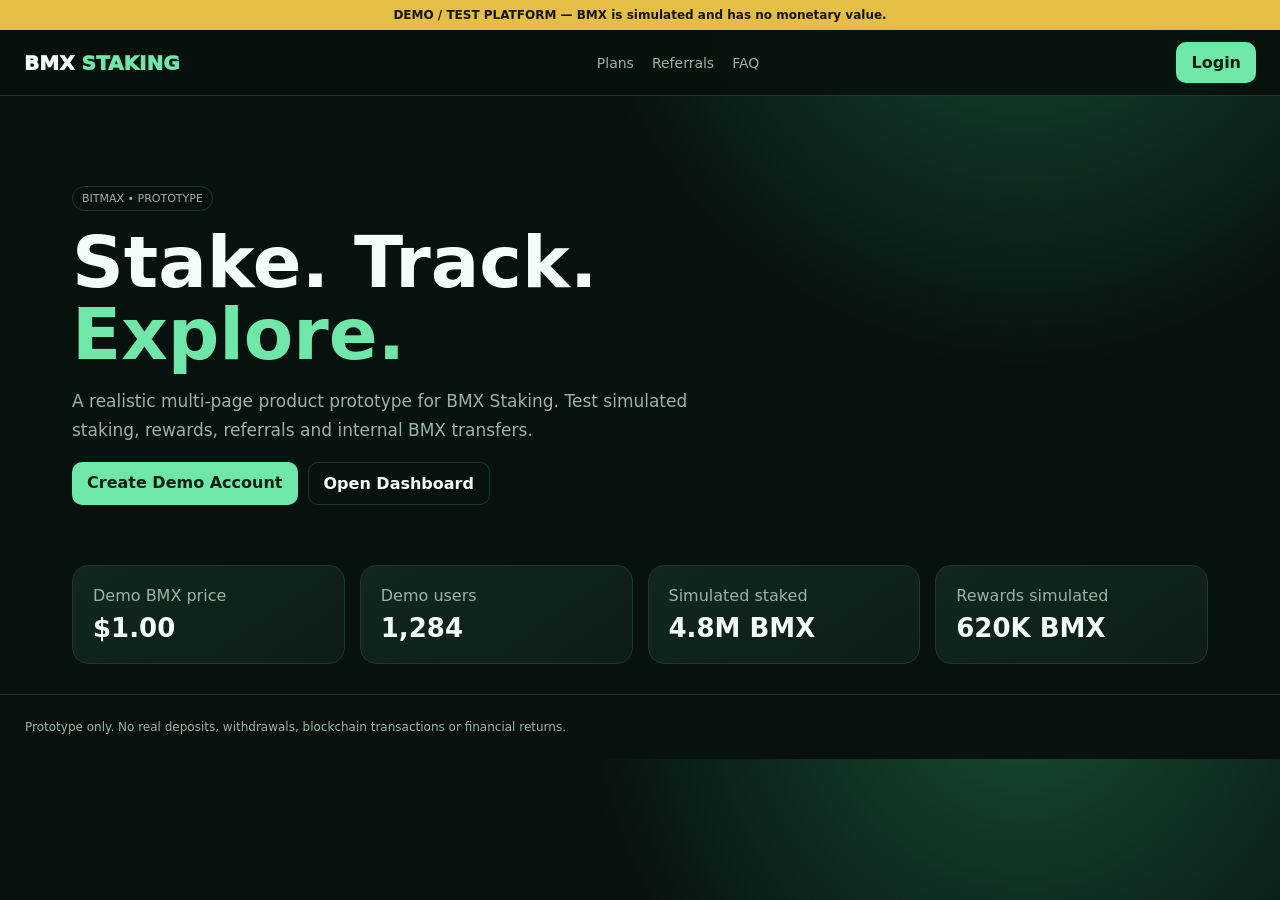
==== index.html @ 416aca79 "Add files via upload" ====
<!doctype html><html><head><meta charset="utf-8"><meta name="viewport" content="width=device-width,initial-scale=1"><title>BMX Staking</title><link rel="stylesheet" href="styles.css"></head><body><div class="demo">DEMO / TEST PLATFORM — BMX is simulated and has no monetary value.</div><header class="top"><a class="brand" href="index.html">BMX <span>STAKING</span></a><nav class="menu"><a href="staking.html">Plans</a><a href="referrals.html">Referrals</a><a href="faq.html">FAQ</a></nav><a class="btn" href="login.html">Login</a></header><main class="wrap"><section class="hero"><span class="pill">BITMAX • PROTOTYPE</span><h1>Stake. Track.<br><span style="color:var(--accent)">Explore.</span></h1><p>A realistic multi-page product prototype for BMX Staking. Test simulated staking, rewards, referrals and internal BMX transfers.</p><div class="actions"><a class="btn" href="register.html">Create Demo Account</a><a class="btn alt" href="dashboard.html">Open Dashboard</a></div></section><section class="grid"><div class="card"><span class="muted">Demo BMX price</span><div class="num">$1.00</div></div><div class="card"><span class="muted">Demo users</span><div class="num">1,284</div></div><div class="card"><span class="muted">Simulated staked</span><div class="num">4.8M BMX</div></div><div class="card"><span class="muted">Rewards simulated</span><div class="num">620K BMX</div></div></section></main><footer class="footer">Prototype only. No real deposits, withdrawals, blockchain transactions or financial returns.</footer></body></html>
---- styles.css ----
:root{--bg:#07110d;--panel:#0d1d16;--panel2:#10271d;--text:#f3fff8;--muted:#9bb3a6;--accent:#6ee7a8;--line:#1c3a2b;--gold:#e5bf45;--danger:#ff8d8d}*{box-sizing:border-box}body{margin:0;font-family:Inter,system-ui,Arial;background:radial-gradient(circle at 80% -10%,#174c32,transparent 34%),var(--bg);color:var(--text)}a{text-decoration:none;color:inherit}.demo{background:var(--gold);color:#161209;text-align:center;padding:8px;font-size:12px;font-weight:900}.top{height:66px;border-bottom:1px solid var(--line);background:#07110de8;backdrop-filter:blur(12px);display:flex;align-items:center;justify-content:space-between;padding:0 24px;position:sticky;top:0;z-index:10}.brand{font-size:20px;font-weight:950}.brand span{color:var(--accent)}.menu{display:flex;gap:18px;color:var(--muted);font-size:14px}.menu a:hover{color:var(--text)}.wrap{max-width:1180px;margin:auto;padding:30px 22px}.layout{display:grid;grid-template-columns:230px 1fr;min-height:calc(100vh - 66px)}.side{border-right:1px solid var(--line);padding:24px 15px;background:#08150f}.side a{display:block;padding:12px 14px;border-radius:10px;color:var(--muted);margin-bottom:5px}.side a:hover,.side .active{background:#123122;color:var(--text)}.content{min-width:0}.card{background:linear-gradient(145deg,var(--panel2),var(--panel));border:1px solid var(--line);border-radius:16px;padding:20px}.grid{display:grid;grid-template-columns:repeat(4,1fr);gap:15px}.grid2{display:grid;grid-template-columns:repeat(2,1fr);gap:18px}.h1{font-size:34px;margin:0 0 6px}.muted{color:var(--muted)}.num{font-size:26px;font-weight:900;margin-top:8px}.pill{display:inline-block;padding:5px 9px;border:1px solid var(--line);border-radius:99px;color:var(--muted);font-size:11px}.btn{display:inline-block;border:0;border-radius:10px;background:var(--accent);color:#062012;font-weight:900;padding:11px 15px;cursor:pointer}.btn.alt{background:transparent;color:var(--text);border:1px solid var(--line)}.btn.danger{background:#5b2424;color:#ffdede}.field{margin-bottom:14px}.field label{display:block;color:var(--muted);font-size:13px;margin-bottom:6px}input,select,textarea{width:100%;background:#07150f;color:var(--text);border:1px solid var(--line);border-radius:10px;padding:12px;outline:none}table{width:100%;border-collapse:collapse}th,td{text-align:left;padding:13px 10px;border-bottom:1px solid var(--line);font-size:13px}th{color:var(--muted);font-weight:700}.hero{padding:60px 0}.hero h1{font-size:clamp(42px,7vw,72px);line-height:1;margin:15px 0}.hero p{max-width:650px;color:var(--muted);font-size:17px;line-height:1.7}.actions{display:flex;gap:10px;flex-wrap:wrap}.auth{max-width:460px;margin:65px auto}.logo{width:64px;height:64px;border-radius:50%;display:grid;place-items:center;background:linear-gradient(135deg,#b6ffd5,#39bd79);color:#082114;font-weight:950;font-size:22px;margin-bottom:18px}.notice{padding:13px;border-radius:11px;border:1px solid #68551b;background:#211b08;color:#ead99b;line-height:1.5;font-size:13px}.success{color:var(--accent)}.tree{display:flex;justify-content:center;gap:25px;text-align:center;flex-wrap:wrap}.node{min-width:170px;padding:18px;border:1px solid var(--line);border-radius:13px;background:#0a1811}.progress{height:8px;background:#172b20;border-radius:99px;overflow:hidden}.progress i{display:block;height:100%;background:var(--accent);width:74%}.footer{padding:25px;border-top:1px solid var(--line);color:var(--muted);font-size:12px}@media(max-width:900px){.layout{grid-template-columns:1fr}.side{display:flex;overflow:auto;border-right:0;border-bottom:1px solid var(--line);gap:5px}.side a{white-space:nowrap}.grid{grid-template-columns:repeat(2,1fr)}.menu{display:none}}@media(max-width:600px){.grid,.grid2{grid-template-columns:1fr}.wrap{padding:22px 15px}}
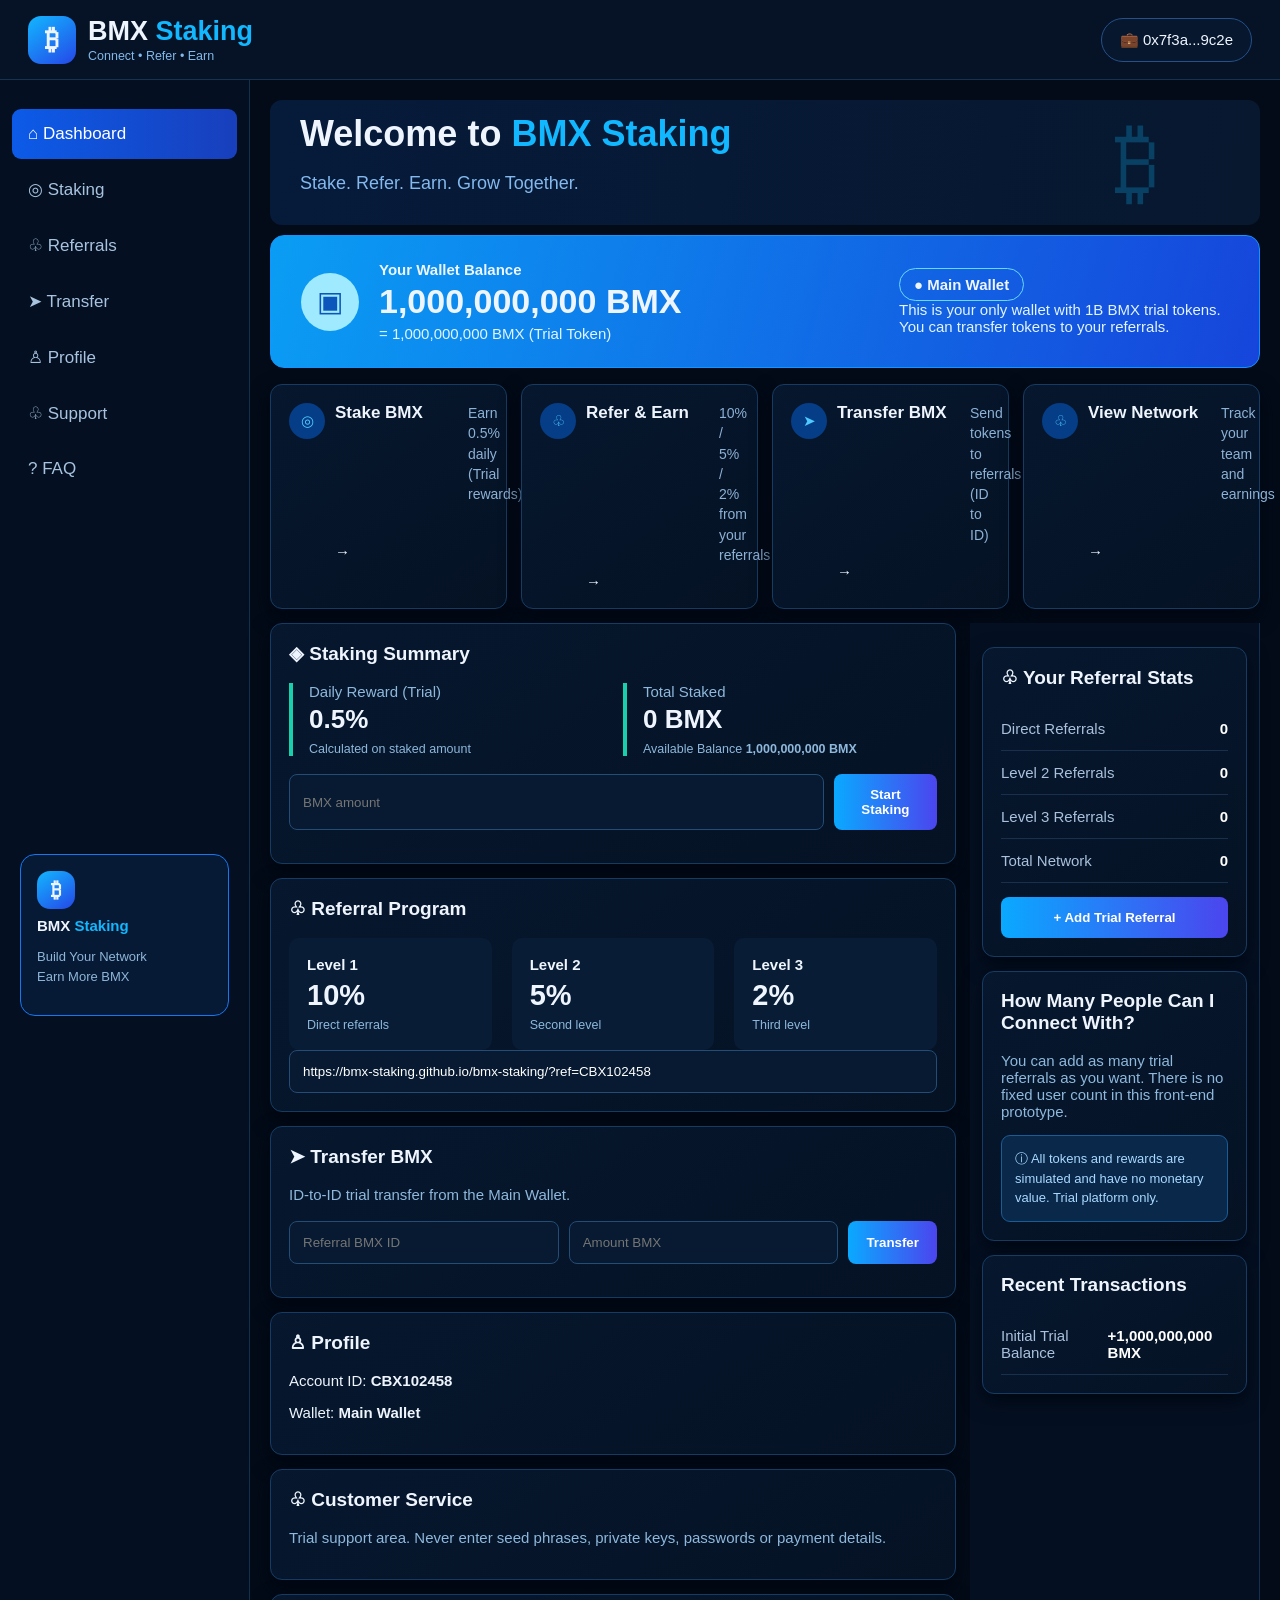
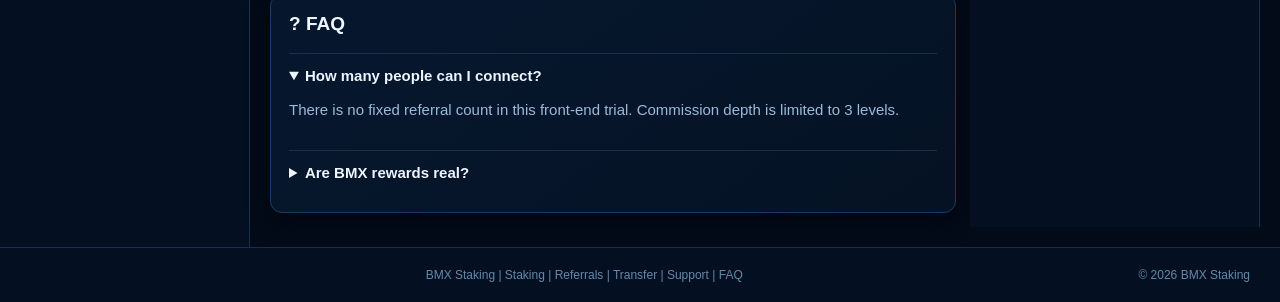
==== commit 66a04a02: "Add files via upload" ====
--- a/index.html
+++ b/index.html
@@ -1 +1,24 @@
-<!doctype html><html><head><meta charset="utf-8"><meta name="viewport" content="width=device-width,initial-scale=1"><title>BMX Staking</title><link rel="stylesheet" href="styles.css"></head><body><div class="demo">DEMO / TEST PLATFORM — BMX is simulated and has no monetary value.</div><header class="top"><a class="brand" href="index.html">BMX <span>STAKING</span></a><nav class="menu"><a href="staking.html">Plans</a><a href="referrals.html">Referrals</a><a href="faq.html">FAQ</a></nav><a class="btn" href="login.html">Login</a></header><main class="wrap"><section class="hero"><span class="pill">BITMAX • PROTOTYPE</span><h1>Stake. Track.<br><span style="color:var(--accent)">Explore.</span></h1><p>A realistic multi-page product prototype for BMX Staking. Test simulated staking, rewards, referrals and internal BMX transfers.</p><div class="actions"><a class="btn" href="register.html">Create Demo Account</a><a class="btn alt" href="dashboard.html">Open Dashboard</a></div></section><section class="grid"><div class="card"><span class="muted">Demo BMX price</span><div class="num">$1.00</div></div><div class="card"><span class="muted">Demo users</span><div class="num">1,284</div></div><div class="card"><span class="muted">Simulated staked</span><div class="num">4.8M BMX</div></div><div class="card"><span class="muted">Rewards simulated</span><div class="num">620K BMX</div></div></section></main><footer class="footer">Prototype only. No real deposits, withdrawals, blockchain transactions or financial returns.</footer></body></html>+<!doctype html>
+<html><head><meta charset="utf-8"><meta name="viewport" content="width=device-width,initial-scale=1">
+<title>BMX Staking</title><link rel="stylesheet" href="styles.css"></head>
+<body>
+<header><div class="brand"><div class="logo">₿</div><div><b>BMX <em>Staking</em></b><small>Connect • Refer • Earn</small></div></div><div class="wallet">💼 0x7f3a...9c2e</div></header>
+<div class="layout"><aside>
+<nav><a class="on" href="#dash">⌂ Dashboard</a><a href="#stake">◎ Staking</a><a href="#refs">♧ Referrals</a><a href="#transfer">➤ Transfer</a><a href="#profile">♙ Profile</a><a href="#support">♧ Support</a><a href="#faq">? FAQ</a></nav>
+<div class="side"><div class="logo sm">₿</div><b>BMX <em>Staking</em></b><p>Build Your Network<br>Earn More BMX</p></div></aside>
+<main>
+<section id="dash" class="hero"><div><h1>Welcome to <em>BMX Staking</em></h1><p>Stake. Refer. Earn. Grow Together.</p></div><div class="hero-logo">₿</div></section>
+<section class="balance"><div class="coin">▣</div><div class="bal"><label>Your Wallet Balance</label><strong id="bal">1,000,000,000 BMX</strong><p>= 1,000,000,000 BMX (Trial Token)</p></div><div class="note"><b>● Main Wallet</b><p>This is your only wallet with 1B BMX trial tokens. You can transfer tokens to your referrals.</p></div></section>
+<section class="quick"><a href="#stake"><i>◎</i><b>Stake BMX</b><span>Earn 0.5% daily<br>(Trial rewards)</span>→</a><a href="#refs"><i>♧</i><b>Refer & Earn</b><span>10% / 5% / 2%<br>from your referrals</span>→</a><a href="#transfer"><i>➤</i><b>Transfer BMX</b><span>Send tokens to referrals<br>(ID to ID)</span>→</a><a href="#refs"><i>♧</i><b>View Network</b><span>Track your team and<br>earnings</span>→</a></section>
+<div class="columns"><div>
+<section id="stake" class="panel"><h2>◈ Staking Summary</h2><div class="stats"><div><label>Daily Reward (Trial)</label><strong>0.5%</strong><small>Calculated on staked amount</small></div><div><label>Total Staked</label><strong id="staked">0 BMX</strong><small>Available Balance <b id="avail">1,000,000,000 BMX</b></small></div></div><div class="form"><input id="stakeAmt" type="number" placeholder="BMX amount"><button onclick="stake()">Start Staking</button></div><p id="stakeMsg" class="green"></p></section>
+<section id="refs" class="panel"><h2>♧ Referral Program</h2><div class="ref"><div><b>Level 1</b><strong>10%</strong><small>Direct referrals</small></div><div><b>Level 2</b><strong>5%</strong><small>Second level</small></div><div><b>Level 3</b><strong>2%</strong><small>Third level</small></div></div><input readonly value="https://bmx-staking.github.io/bmx-staking/?ref=CBX102458"></section>
+<section id="transfer" class="panel"><h2>➤ Transfer BMX</h2><p class="muted">ID-to-ID trial transfer from the Main Wallet.</p><div class="form"><input id="recipient" placeholder="Referral BMX ID"><input id="amount" type="number" placeholder="Amount BMX"><button onclick="transfer()">Transfer</button></div><p id="transferMsg" class="green"></p></section>
+<section id="profile" class="panel"><h2>♙ Profile</h2><p>Account ID: <b>CBX102458</b></p><p>Wallet: <b>Main Wallet</b></p></section>
+<section id="support" class="panel"><h2>♧ Customer Service</h2><p class="muted">Trial support area. Never enter seed phrases, private keys, passwords or payment details.</p></section>
+<section id="faq" class="panel"><h2>? FAQ</h2><details open><summary>How many people can I connect?</summary><p>There is no fixed referral count in this front-end trial. Commission depth is limited to 3 levels.</p></details><details><summary>Are BMX rewards real?</summary><p>No. All balances, staking rewards and referral rewards are simulated and have no monetary value.</p></details></section>
+</div>
+<aside class="right"><section class="panel"><h2>♧ Your Referral Stats</h2><div class="line">Direct Referrals <b id="l1">0</b></div><div class="line">Level 2 Referrals <b id="l2">0</b></div><div class="line">Level 3 Referrals <b id="l3">0</b></div><div class="line">Total Network <b id="total">0</b></div><button onclick="addRef()">+ Add Trial Referral</button></section><section class="panel"><h2>How Many People Can I Connect With?</h2><p class="muted">You can add as many trial referrals as you want. There is no fixed user count in this front-end prototype.</p><div class="notice">ⓘ All tokens and rewards are simulated and have no monetary value. Trial platform only.</div></section><section class="panel"><h2>Recent Transactions</h2><div class="tx">Initial Trial Balance <b>+1,000,000,000 BMX</b></div></section></aside>
+</div></main></div>
+<footer>BMX Staking | Staking | Referrals | Transfer | Support | FAQ <span>© 2026 BMX Staking</span></footer>
+<script src="app.js"></script></body></html>
--- a/styles.css
+++ b/styles.css
@@ -1 +1 @@
-:root{--bg:#07110d;--panel:#0d1d16;--panel2:#10271d;--text:#f3fff8;--muted:#9bb3a6;--accent:#6ee7a8;--line:#1c3a2b;--gold:#e5bf45;--danger:#ff8d8d}*{box-sizing:border-box}body{margin:0;font-family:Inter,system-ui,Arial;background:radial-gradient(circle at 80% -10%,#174c32,transparent 34%),var(--bg);color:var(--text)}a{text-decoration:none;color:inherit}.demo{background:var(--gold);color:#161209;text-align:center;padding:8px;font-size:12px;font-weight:900}.top{height:66px;border-bottom:1px solid var(--line);background:#07110de8;backdrop-filter:blur(12px);display:flex;align-items:center;justify-content:space-between;padding:0 24px;position:sticky;top:0;z-index:10}.brand{font-size:20px;font-weight:950}.brand span{color:var(--accent)}.menu{display:flex;gap:18px;color:var(--muted);font-size:14px}.menu a:hover{color:var(--text)}.wrap{max-width:1180px;margin:auto;padding:30px 22px}.layout{display:grid;grid-template-columns:230px 1fr;min-height:calc(100vh - 66px)}.side{border-right:1px solid var(--line);padding:24px 15px;background:#08150f}.side a{display:block;padding:12px 14px;border-radius:10px;color:var(--muted);margin-bottom:5px}.side a:hover,.side .active{background:#123122;color:var(--text)}.content{min-width:0}.card{background:linear-gradient(145deg,var(--panel2),var(--panel));border:1px solid var(--line);border-radius:16px;padding:20px}.grid{display:grid;grid-template-columns:repeat(4,1fr);gap:15px}.grid2{display:grid;grid-template-columns:repeat(2,1fr);gap:18px}.h1{font-size:34px;margin:0 0 6px}.muted{color:var(--muted)}.num{font-size:26px;font-weight:900;margin-top:8px}.pill{display:inline-block;padding:5px 9px;border:1px solid var(--line);border-radius:99px;color:var(--muted);font-size:11px}.btn{display:inline-block;border:0;border-radius:10px;background:var(--accent);color:#062012;font-weight:900;padding:11px 15px;cursor:pointer}.btn.alt{background:transparent;color:var(--text);border:1px solid var(--line)}.btn.danger{background:#5b2424;color:#ffdede}.field{margin-bottom:14px}.field label{display:block;color:var(--muted);font-size:13px;margin-bottom:6px}input,select,textarea{width:100%;background:#07150f;color:var(--text);border:1px solid var(--line);border-radius:10px;padding:12px;outline:none}table{width:100%;border-collapse:collapse}th,td{text-align:left;padding:13px 10px;border-bottom:1px solid var(--line);font-size:13px}th{color:var(--muted);font-weight:700}.hero{padding:60px 0}.hero h1{font-size:clamp(42px,7vw,72px);line-height:1;margin:15px 0}.hero p{max-width:650px;color:var(--muted);font-size:17px;line-height:1.7}.actions{display:flex;gap:10px;flex-wrap:wrap}.auth{max-width:460px;margin:65px auto}.logo{width:64px;height:64px;border-radius:50%;display:grid;place-items:center;background:linear-gradient(135deg,#b6ffd5,#39bd79);color:#082114;font-weight:950;font-size:22px;margin-bottom:18px}.notice{padding:13px;border-radius:11px;border:1px solid #68551b;background:#211b08;color:#ead99b;line-height:1.5;font-size:13px}.success{color:var(--accent)}.tree{display:flex;justify-content:center;gap:25px;text-align:center;flex-wrap:wrap}.node{min-width:170px;padding:18px;border:1px solid var(--line);border-radius:13px;background:#0a1811}.progress{height:8px;background:#172b20;border-radius:99px;overflow:hidden}.progress i{display:block;height:100%;background:var(--accent);width:74%}.footer{padding:25px;border-top:1px solid var(--line);color:var(--muted);font-size:12px}@media(max-width:900px){.layout{grid-template-columns:1fr}.side{display:flex;overflow:auto;border-right:0;border-bottom:1px solid var(--line);gap:5px}.side a{white-space:nowrap}.grid{grid-template-columns:repeat(2,1fr)}.menu{display:none}}@media(max-width:600px){.grid,.grid2{grid-template-columns:1fr}.wrap{padding:22px 15px}}
+*{box-sizing:border-box}html{scroll-behavior:smooth}body{margin:0;background:#030b18;color:#eef5ff;font:15px Arial,sans-serif}a{text-decoration:none;color:inherit}header{height:80px;background:#061226;border-bottom:1px solid #173250;display:flex;align-items:center;padding:0 28px;gap:20px;position:sticky;top:0;z-index:5}.brand{display:flex;align-items:center;gap:12px;margin-right:auto}.logo{width:48px;height:48px;border-radius:13px;background:linear-gradient(145deg,#12b7ff,#2547e8);display:grid;place-items:center;font-size:28px;font-weight:bold}.logo.sm{width:38px;height:38px;font-size:21px;margin-bottom:8px}.brand b{font-size:27px}.brand em,h1 em,.side em{font-style:normal;color:#12b8ff}.brand small{display:block;color:#80b9eb;margin-top:2px}.wallet{border:1px solid #24518a;border-radius:24px;padding:12px 18px;background:#07172e}.layout{display:grid;grid-template-columns:250px 1fr;min-height:calc(100vh - 80px)}aside{background:#041022;border-right:1px solid #15304f;padding:24px 12px}nav a{display:block;padding:15px 16px;margin:5px 0;border-radius:9px;color:#a9c3df;font-size:17px}nav a.on,nav a:hover{background:linear-gradient(90deg,#0c5be8,#183fbc);color:#fff}.side{position:sticky;top:100px;margin:40vh 8px 0;border:1px solid #1478f5;border-radius:15px;padding:16px;background:#071a35}.side p{color:#8eb5d8;font-size:13px;line-height:1.5}main{padding:20px;max-width:1450px;width:100%;margin:auto}.hero{height:125px;border-radius:12px;background:linear-gradient(100deg,#061a3a,#07182f);display:flex;align-items:center;justify-content:space-between;padding:25px 30px}.hero h1{font-size:36px;margin:0 0 8px}.hero p{color:#83b9ee;font-size:18px}.hero-logo{font-size:90px;color:#0dbaff;opacity:.25;padding-right:70px}.balance{margin-top:10px;border:1px solid #1394ff;border-radius:14px;background:linear-gradient(105deg,#0a9df4,#1645db);display:flex;align-items:center;gap:20px;padding:25px 30px}.coin{width:58px;height:58px;border-radius:50%;background:#9feaff;color:#0b55bb;display:grid;place-items:center;font-size:28px}.bal{flex:1}.bal label{font-weight:bold}.bal strong{display:block;font-size:34px;margin:4px 0}.bal p,.note p{margin:0;color:#e3f5ff}.note{max-width:330px}.note b{display:inline-block;border:1px solid #68d8ff;border-radius:20px;padding:7px 14px}.quick{display:grid;grid-template-columns:repeat(4,1fr);gap:14px;margin-top:16px}.quick a,.panel{border:1px solid #173c64;border-radius:12px;background:linear-gradient(145deg,#06172e,#051224);box-shadow:0 8px 20px #010712}.quick a{min-height:130px;padding:18px;display:grid;grid-template-columns:38px 1fr 20px;gap:8px;align-items:start}.quick i{grid-row:span 2;width:36px;height:36px;border-radius:50%;background:#063d87;color:#4fc9ff;display:grid;place-items:center;font-style:normal}.quick b{font-size:17px}.quick span{color:#8db2d6;font-size:14px;line-height:1.45}.columns{display:grid;grid-template-columns:minmax(0,2.2fr) minmax(290px,.9fr);gap:14px;margin-top:14px}.panel{padding:18px;margin-bottom:14px}.panel h2{margin:0 0 18px;font-size:19px}.stats,.ref{display:grid;grid-template-columns:1fr 1fr;gap:20px}.stats>div{border-left:4px solid #19d0ad;padding-left:16px}.stats label,.stats small,.muted{color:#8eb8dc}.stats strong{display:block;font-size:26px;margin:4px 0}.form{display:flex;gap:10px;margin-top:18px}input{background:#071a31;border:1px solid #234c76;color:#fff;border-radius:8px;padding:13px;width:100%}button{border:0;border-radius:8px;padding:13px 18px;background:linear-gradient(90deg,#0aa9ff,#4b45ee);color:#fff;font-weight:bold;cursor:pointer}.green{color:#55e0b7}.ref{grid-template-columns:repeat(3,1fr)}.ref div{padding:18px;border-radius:10px;background:#081c35}.ref b,.ref strong,.ref small{display:block}.ref strong{font-size:29px;margin:6px 0}.ref small{color:#8eb8dc}.line,.tx{display:flex;justify-content:space-between;padding:13px 0;border-bottom:1px solid #18304b;color:#a9c1dc}.line b,.tx b{color:#fff}.right button{width:100%;margin-top:14px}.notice{background:#09284a;border:1px solid #1a5c96;border-radius:9px;padding:13px;color:#a9d8ff;font-size:13px;line-height:1.5}details{border-top:1px solid #18304b;padding:13px 0}summary{cursor:pointer;font-weight:bold}details p{color:#9bbbd9;line-height:1.5}footer{padding:20px 30px;border-top:1px solid #15304f;background:#041022;color:#6488aa;text-align:center;font-size:12px}footer span{float:right}@media(max-width:1000px){.layout{grid-template-columns:1fr}.layout>aside{display:none}.quick{grid-template-columns:repeat(2,1fr)}.columns{grid-template-columns:1fr}}@media(max-width:600px){header{padding:0 14px}.brand b{font-size:20px}.logo{width:40px;height:40px}.wallet{font-size:12px;padding:9px}.hero h1{font-size:27px}.hero-logo{display:none}.balance{flex-wrap:wrap;padding:20px}.bal strong{font-size:25px}.note{max-width:none}.quick{grid-template-columns:1fr}.stats,.ref{grid-template-columns:1fr}.form{flex-direction:column}footer span{float:none;display:block;margin-top:8px}}
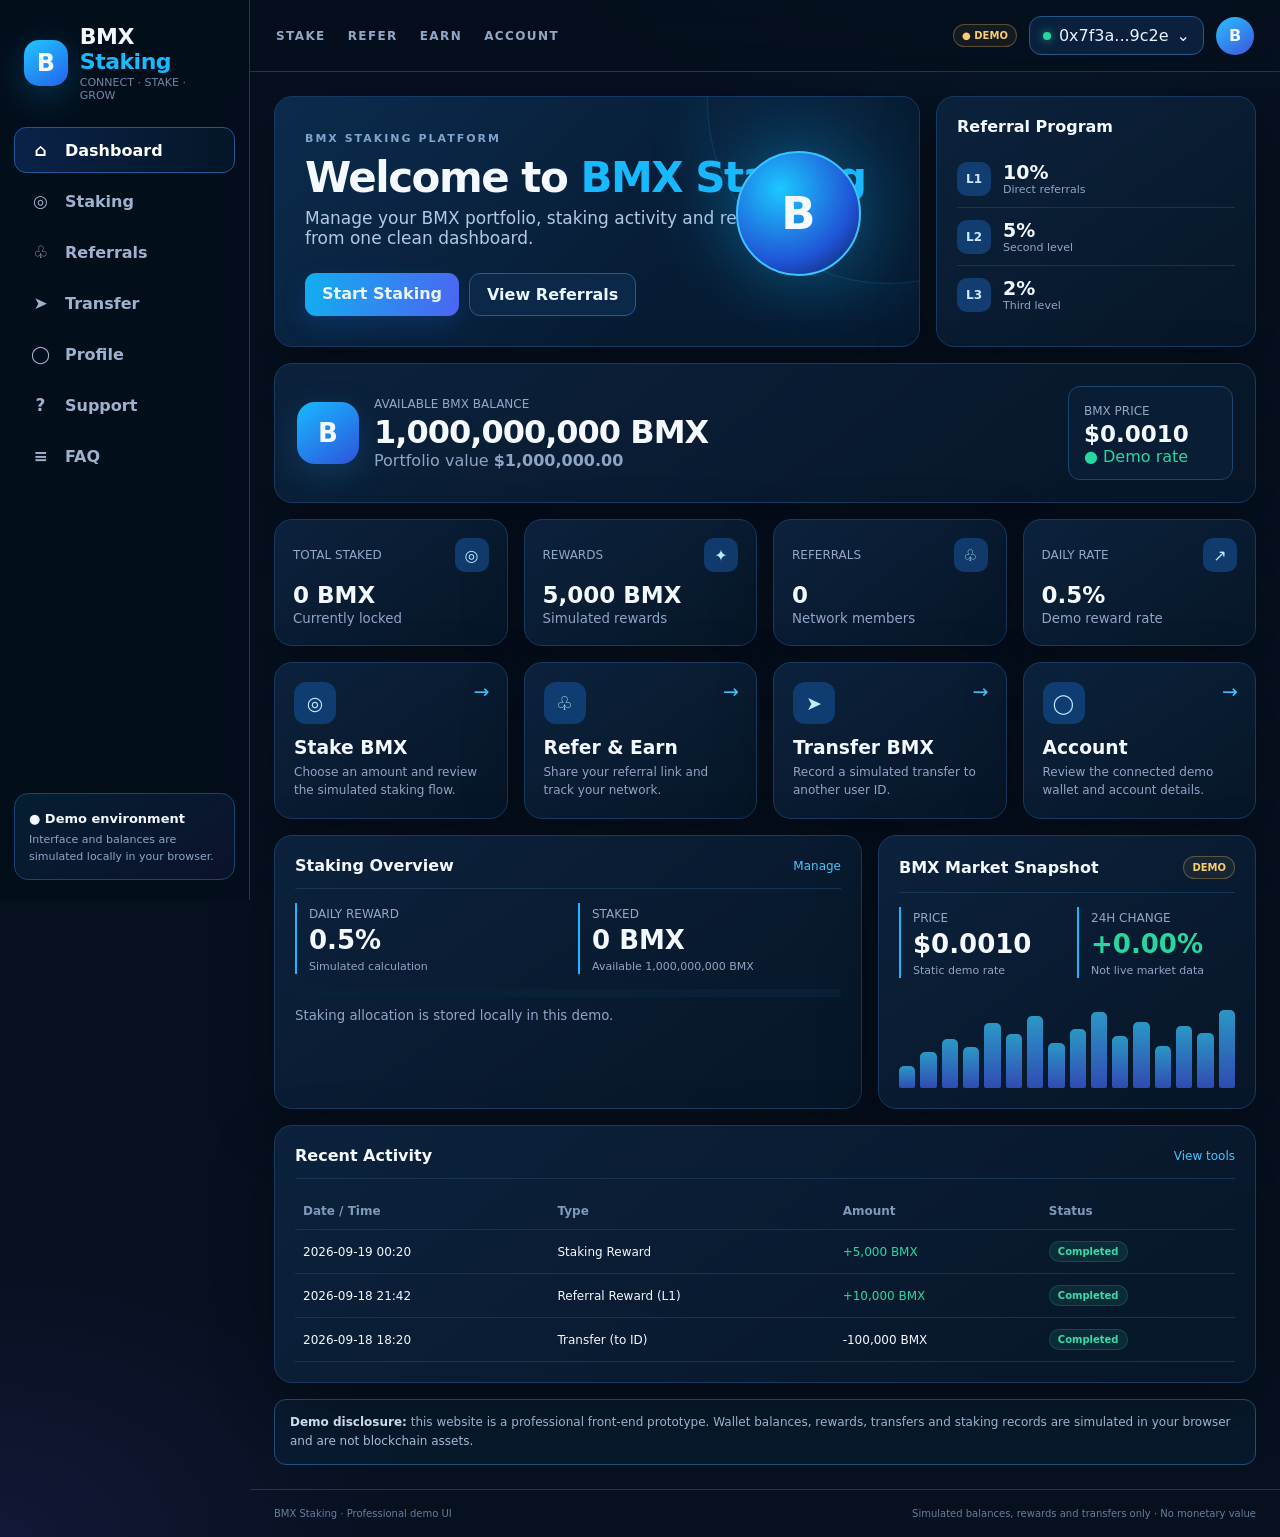
==== commit 5418da84: "Add files via upload" ====
--- a/index.html
+++ b/index.html
@@ -1,24 +1 @@
-<!doctype html>
-<html><head><meta charset="utf-8"><meta name="viewport" content="width=device-width,initial-scale=1">
-<title>BMX Staking</title><link rel="stylesheet" href="styles.css"></head>
-<body>
-<header><div class="brand"><div class="logo">₿</div><div><b>BMX <em>Staking</em></b><small>Connect • Refer • Earn</small></div></div><div class="wallet">💼 0x7f3a...9c2e</div></header>
-<div class="layout"><aside>
-<nav><a class="on" href="#dash">⌂ Dashboard</a><a href="#stake">◎ Staking</a><a href="#refs">♧ Referrals</a><a href="#transfer">➤ Transfer</a><a href="#profile">♙ Profile</a><a href="#support">♧ Support</a><a href="#faq">? FAQ</a></nav>
-<div class="side"><div class="logo sm">₿</div><b>BMX <em>Staking</em></b><p>Build Your Network<br>Earn More BMX</p></div></aside>
-<main>
-<section id="dash" class="hero"><div><h1>Welcome to <em>BMX Staking</em></h1><p>Stake. Refer. Earn. Grow Together.</p></div><div class="hero-logo">₿</div></section>
-<section class="balance"><div class="coin">▣</div><div class="bal"><label>Your Wallet Balance</label><strong id="bal">1,000,000,000 BMX</strong><p>= 1,000,000,000 BMX (Trial Token)</p></div><div class="note"><b>● Main Wallet</b><p>This is your only wallet with 1B BMX trial tokens. You can transfer tokens to your referrals.</p></div></section>
-<section class="quick"><a href="#stake"><i>◎</i><b>Stake BMX</b><span>Earn 0.5% daily<br>(Trial rewards)</span>→</a><a href="#refs"><i>♧</i><b>Refer & Earn</b><span>10% / 5% / 2%<br>from your referrals</span>→</a><a href="#transfer"><i>➤</i><b>Transfer BMX</b><span>Send tokens to referrals<br>(ID to ID)</span>→</a><a href="#refs"><i>♧</i><b>View Network</b><span>Track your team and<br>earnings</span>→</a></section>
-<div class="columns"><div>
-<section id="stake" class="panel"><h2>◈ Staking Summary</h2><div class="stats"><div><label>Daily Reward (Trial)</label><strong>0.5%</strong><small>Calculated on staked amount</small></div><div><label>Total Staked</label><strong id="staked">0 BMX</strong><small>Available Balance <b id="avail">1,000,000,000 BMX</b></small></div></div><div class="form"><input id="stakeAmt" type="number" placeholder="BMX amount"><button onclick="stake()">Start Staking</button></div><p id="stakeMsg" class="green"></p></section>
-<section id="refs" class="panel"><h2>♧ Referral Program</h2><div class="ref"><div><b>Level 1</b><strong>10%</strong><small>Direct referrals</small></div><div><b>Level 2</b><strong>5%</strong><small>Second level</small></div><div><b>Level 3</b><strong>2%</strong><small>Third level</small></div></div><input readonly value="https://bmx-staking.github.io/bmx-staking/?ref=CBX102458"></section>
-<section id="transfer" class="panel"><h2>➤ Transfer BMX</h2><p class="muted">ID-to-ID trial transfer from the Main Wallet.</p><div class="form"><input id="recipient" placeholder="Referral BMX ID"><input id="amount" type="number" placeholder="Amount BMX"><button onclick="transfer()">Transfer</button></div><p id="transferMsg" class="green"></p></section>
-<section id="profile" class="panel"><h2>♙ Profile</h2><p>Account ID: <b>CBX102458</b></p><p>Wallet: <b>Main Wallet</b></p></section>
-<section id="support" class="panel"><h2>♧ Customer Service</h2><p class="muted">Trial support area. Never enter seed phrases, private keys, passwords or payment details.</p></section>
-<section id="faq" class="panel"><h2>? FAQ</h2><details open><summary>How many people can I connect?</summary><p>There is no fixed referral count in this front-end trial. Commission depth is limited to 3 levels.</p></details><details><summary>Are BMX rewards real?</summary><p>No. All balances, staking rewards and referral rewards are simulated and have no monetary value.</p></details></section>
-</div>
-<aside class="right"><section class="panel"><h2>♧ Your Referral Stats</h2><div class="line">Direct Referrals <b id="l1">0</b></div><div class="line">Level 2 Referrals <b id="l2">0</b></div><div class="line">Level 3 Referrals <b id="l3">0</b></div><div class="line">Total Network <b id="total">0</b></div><button onclick="addRef()">+ Add Trial Referral</button></section><section class="panel"><h2>How Many People Can I Connect With?</h2><p class="muted">You can add as many trial referrals as you want. There is no fixed user count in this front-end prototype.</p><div class="notice">ⓘ All tokens and rewards are simulated and have no monetary value. Trial platform only.</div></section><section class="panel"><h2>Recent Transactions</h2><div class="tx">Initial Trial Balance <b>+1,000,000,000 BMX</b></div></section></aside>
-</div></main></div>
-<footer>BMX Staking | Staking | Referrals | Transfer | Support | FAQ <span>© 2026 BMX Staking</span></footer>
-<script src="app.js"></script></body></html>+<!doctype html><html lang="en"><head><meta charset="utf-8"><meta name="viewport" content="width=device-width,initial-scale=1"><meta http-equiv="refresh" content="0; url=dashboard.html"><title>BMX Staking</title></head><body><p>Opening BMX Staking…</p><script>location.replace("dashboard.html")</script></body></html>
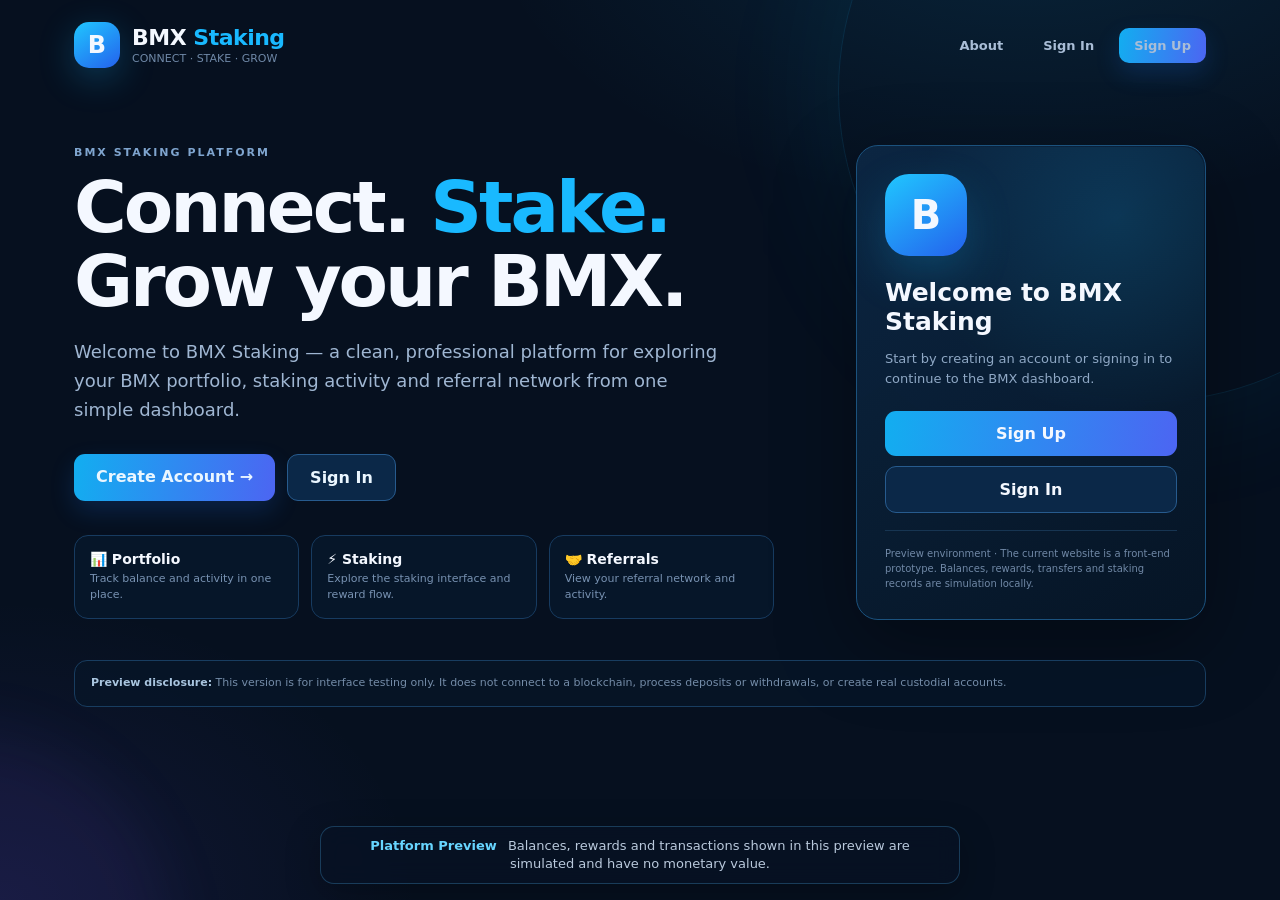
==== commit 6a83e91e: "Add files via upload" ====
--- a/index.html
+++ b/index.html
@@ -1 +1,73 @@
-<!doctype html><html lang="en"><head><meta charset="utf-8"><meta name="viewport" content="width=device-width,initial-scale=1"><meta http-equiv="refresh" content="0; url=dashboard.html"><title>BMX Staking</title></head><body><p>Opening BMX Staking…</p><script>location.replace("dashboard.html")</script></body></html>
+<!doctype html>
+<html lang="en">
+<head>
+<meta charset="utf-8">
+<meta name="viewport" content="width=device-width,initial-scale=1">
+<meta name="description" content="BMX Staking — connect, stake and grow in one professional dashboard.">
+<title>BMX Staking · Welcome</title>
+<link rel="stylesheet" href="styles.css">
+<style>
+.landing{min-height:100vh;overflow:hidden;position:relative}
+.landing:before{content:"";position:absolute;width:620px;height:620px;border-radius:50%;right:-180px;top:-220px;border:1px solid rgba(25,185,255,.12);box-shadow:0 0 140px rgba(25,185,255,.08)}
+.landing:after{content:"";position:absolute;width:420px;height:420px;border-radius:50%;left:-250px;bottom:-250px;background:rgba(124,92,255,.07);filter:blur(30px)}
+.landing-nav{position:relative;z-index:2;max-width:1180px;margin:auto;padding:22px 24px;display:flex;align-items:center;justify-content:space-between}
+.landing-nav .brand{padding:0}.landing-links{display:flex;align-items:center;gap:10px}.landing-links a{padding:10px 15px;border-radius:10px;color:#a9bdd6;font-size:13px;font-weight:700}.landing-links a:hover{color:#fff;background:#0b2948}
+.landing-main{position:relative;z-index:1;max-width:1180px;margin:auto;padding:55px 24px 30px;display:grid;grid-template-columns:minmax(0,1.35fr) minmax(340px,.65fr);gap:55px;align-items:center}
+.intro-copy .eyebrow{margin-bottom:12px}.intro-copy h1{font-size:clamp(42px,6vw,72px);line-height:1.02;letter-spacing:-3px;margin:0;max-width:760px}.intro-copy h1 b{color:var(--cyan)}.intro-copy .lead{font-size:18px;line-height:1.6;color:#9fb6d2;max-width:650px;margin:20px 0 0}.landing-actions{display:flex;gap:12px;flex-wrap:wrap;margin-top:30px}.landing-actions .btn{padding:13px 22px}.intro-points{display:grid;grid-template-columns:repeat(3,1fr);gap:12px;margin-top:34px;max-width:700px}.intro-point{padding:15px;border:1px solid #173b60;border-radius:14px;background:rgba(8,27,48,.62)}.intro-point strong{display:block;font-size:14px}.intro-point span{display:block;color:#7892b2;font-size:11px;line-height:1.45;margin-top:4px}
+.welcome-card{position:relative;padding:28px;border:1px solid #1b527e;border-radius:22px;background:linear-gradient(145deg,rgba(12,39,68,.94),rgba(6,20,37,.97));box-shadow:0 25px 80px rgba(0,0,0,.35)}.welcome-card:before{content:"";position:absolute;inset:1px;border-radius:21px;background:radial-gradient(circle at 75% 15%,rgba(25,185,255,.15),transparent 42%);pointer-events:none}.welcome-logo{position:relative;width:82px;height:82px;border-radius:24px;display:grid;place-items:center;font-size:40px;font-weight:900;background:linear-gradient(145deg,#20c7ff,#2461ed);box-shadow:0 18px 45px rgba(25,185,255,.22);margin-bottom:22px}.welcome-card h2{position:relative;margin:0;font-size:25px}.welcome-card p{position:relative;color:#8fa8c5;font-size:13px;line-height:1.55}.auth-buttons{position:relative;display:grid;gap:10px;margin-top:22px}.auth-buttons a{display:flex;align-items:center;justify-content:center;padding:13px;border-radius:11px;font-weight:800}.auth-primary{background:linear-gradient(100deg,#12aef0,#4c65f2)}.auth-secondary{border:1px solid #275b8e;background:#0b2848}.welcome-note{position:relative;margin-top:17px;padding-top:15px;border-top:1px solid #173552;color:#7088a6;font-size:10px;line-height:1.5}
+.landing-bottom{position:relative;z-index:1;max-width:1180px;margin:10px auto 0;padding:0 24px 24px}.landing-disclosure{padding:14px 16px;border:1px solid #183d60;border-radius:13px;background:rgba(7,22,40,.7);color:#748ca8;font-size:11px;line-height:1.5}.landing-disclosure strong{color:#a9c5df}
+@media(max-width:820px){.landing-nav{padding:16px}.landing-links a:first-child{display:none}.landing-main{grid-template-columns:1fr;padding:38px 16px 20px;gap:30px}.intro-copy h1{letter-spacing:-2px}.intro-copy .lead{font-size:15px}.intro-points{grid-template-columns:1fr}.welcome-card{max-width:520px}.landing-bottom{padding:0 16px 18px}}
+</style>
+</head>
+<body>
+<div class="landing">
+  <nav class="landing-nav">
+    <a class="brand" href="index.html"><span class="logo">B</span><span><div class="brand-title">BMX <b>Staking</b></div><div class="brand-sub">CONNECT · STAKE · GROW</div></span></a>
+    <div class="landing-links"><a href="#about">About</a><a href="login.html">Sign In</a><a class="btn btn-primary" href="register.html">Sign Up</a></div>
+  </nav>
+
+  <main class="landing-main" id="about">
+    <section class="intro-copy">
+      <div class="eyebrow">BMX STAKING PLATFORM</div>
+      <h1>Connect. <b>Stake.</b><br>Grow your BMX.</h1>
+      <p class="lead">Welcome to BMX Staking — a clean, professional platform for exploring your BMX portfolio, staking activity and referral network from one simple dashboard.</p>
+      <div class="landing-actions">
+        <a class="btn btn-primary" href="register.html">Create Account →</a>
+        <a class="btn" href="login.html">Sign In</a>
+      </div>
+      <div class="intro-points">
+        <div class="intro-point"><strong>📊 Portfolio</strong><span>Track balance and activity in one place.</span></div>
+        <div class="intro-point"><strong>⚡ Staking</strong><span>Explore the staking interface and reward flow.</span></div>
+        <div class="intro-point"><strong>🤝 Referrals</strong><span>View your referral network and activity.</span></div>
+      </div>
+    </section>
+
+    <aside class="welcome-card">
+      <div class="welcome-logo">B</div>
+      <h2>Welcome to BMX Staking</h2>
+      <p>Start by creating an account or signing in to continue to the BMX dashboard.</p>
+      <div class="auth-buttons">
+        <a class="auth-primary" href="register.html">Sign Up</a>
+        <a class="auth-secondary" href="login.html">Sign In</a>
+      </div>
+      <div class="welcome-note">Preview environment · The current website is a front-end prototype. Balances, rewards, transfers and staking records are simulation locally.</div>
+    </aside>
+  </main>
+
+  <div class="landing-bottom"><div class="landing-disclosure"><strong>Preview disclosure:</strong> This version is for interface testing only. It does not connect to a blockchain, process deposits or withdrawals, or create real custodial accounts.</div></div>
+</div>
+
+<div class="preview-disclosure">
+  <strong>Platform Preview</strong>
+  <span>Balances, rewards and transactions shown in this preview are simulated and have no monetary value.</span>
+</div>
+<style>
+.preview-disclosure{position:fixed;left:50%;bottom:16px;transform:translateX(-50%);z-index:9999;
+max-width:min(92vw,760px);padding:10px 16px;border:1px solid rgba(80,190,255,.25);
+border-radius:14px;background:rgba(7,18,36,.88);backdrop-filter:blur(12px);
+box-shadow:0 10px 35px rgba(0,0,0,.25);font:13px/1.4 system-ui,sans-serif;color:#b9c9dc;
+text-align:center}.preview-disclosure strong{color:#67d5ff;margin-right:7px}
+@media(max-width:600px){.preview-disclosure{bottom:10px;padding:9px 12px;font-size:12px}}
+</style>
+</body>
+</html>
--- a/styles.css
+++ b/styles.css
@@ -0,0 +1,74 @@
+:root{
+  --bg:#06101f; --bg2:#091a31; --panel:#0b1d34; --panel2:#102845;
+  --line:#1b3858; --cyan:#19b9ff; --blue:#2878ff; --violet:#7c5cff;
+  --text:#f4f8ff; --muted:#8ea6c5; --good:#27d7a2; --warn:#f6c65b; --danger:#ff6678;
+  --shadow:0 20px 60px rgba(0,0,0,.30); --radius:18px;
+}
+*{box-sizing:border-box}
+html{scroll-behavior:smooth}
+body{margin:0;min-height:100vh;font-family:Inter,ui-sans-serif,system-ui,-apple-system,Segoe UI,Roboto,Arial,sans-serif;color:var(--text);
+background:
+radial-gradient(900px 500px at 80% -10%,rgba(25,185,255,.12),transparent 60%),
+radial-gradient(700px 500px at 0% 100%,rgba(124,92,255,.10),transparent 60%),var(--bg)}
+a{color:inherit;text-decoration:none} button,input,select,textarea{font:inherit} button{cursor:pointer}
+.app{min-height:100vh;display:flex}
+.sidebar{position:fixed;left:0;top:0;bottom:0;width:250px;padding:20px 14px;background:rgba(4,14,28,.94);border-right:1px solid var(--line);z-index:50;display:flex;flex-direction:column}
+.brand{display:flex;align-items:center;gap:12px;padding:4px 10px 25px}
+.logo{width:46px;height:46px;border-radius:15px;display:grid;place-items:center;font-size:24px;font-weight:900;
+background:linear-gradient(145deg,#20c7ff,#2461ed);box-shadow:0 10px 35px rgba(25,185,255,.25)}
+.brand-title{font-size:22px;font-weight:850;letter-spacing:-.5px}.brand-title b{color:var(--cyan)}
+.brand-sub{font-size:11px;color:#6f88a7;margin-top:2px}
+.nav{display:grid;gap:5px}.nav a{display:flex;align-items:center;gap:12px;padding:12px 13px;border:1px solid transparent;border-radius:12px;color:#9db2cd;font-weight:650;transition:.2s}
+.nav a:hover,.nav a.active{color:#fff;background:linear-gradient(90deg,rgba(40,120,255,.20),rgba(25,185,255,.05));border-color:#1d5a93}
+.nav .ico{width:25px;text-align:center;font-size:17px}
+.sidebar-note{margin-top:auto;padding:14px;border:1px solid #1b456e;background:linear-gradient(145deg,rgba(25,185,255,.10),rgba(124,92,255,.07));border-radius:14px}
+.sidebar-note strong{font-size:13px}.sidebar-note p{margin:5px 0 0;color:var(--muted);font-size:11px;line-height:1.5}
+.main{margin-left:250px;width:calc(100% - 250px);min-height:100vh}
+.topbar{height:72px;position:sticky;top:0;z-index:40;display:flex;align-items:center;justify-content:space-between;padding:0 26px;background:rgba(5,15,29,.82);border-bottom:1px solid var(--line);backdrop-filter:blur(18px)}
+.topbar-left,.topbar-right{display:flex;align-items:center;gap:12px}.topbar-links{display:flex;gap:22px;color:#91a8c4;font-size:12px;letter-spacing:1.4px;font-weight:700}.topbar-links a:hover{color:#fff}
+.menu{display:none}.wallet-btn{display:flex;align-items:center;gap:8px;padding:9px 13px;border-radius:12px;color:#e9f5ff;background:#0a203c;border:1px solid #245886}
+.wallet-dot{width:8px;height:8px;border-radius:50%;background:var(--good);box-shadow:0 0 10px rgba(39,215,162,.7)}
+.avatar{width:38px;height:38px;border-radius:50%;display:grid;place-items:center;font-weight:800;background:linear-gradient(145deg,#2abfff,#3c55dc)}
+.content{max-width:1500px;margin:auto;padding:24px}
+.grid{display:grid;gap:16px}
+.hero{grid-template-columns:minmax(0,1.8fr) minmax(320px,.8fr)}
+.hero-card,.card{position:relative;overflow:hidden;border:1px solid #173b60;border-radius:var(--radius);background:linear-gradient(145deg,rgba(12,34,61,.96),rgba(7,22,40,.96));box-shadow:var(--shadow)}
+.hero-card{min-height:245px;padding:30px;background:
+radial-gradient(circle at 82% 40%,rgba(25,185,255,.16),transparent 27%),
+linear-gradient(135deg,#0b2b4d,#071b32 70%)}
+.hero-card:before{content:"";position:absolute;width:360px;height:360px;border-radius:50%;right:-150px;top:-175px;border:1px solid rgba(25,185,255,.18);box-shadow:0 0 80px rgba(25,185,255,.08)}
+.eyebrow{font-size:11px;text-transform:uppercase;letter-spacing:2px;color:#7fa5cf;font-weight:800}
+.hero-card h1{font-size:42px;line-height:1.08;letter-spacing:-1.5px;margin:9px 0 8px;max-width:650px}.hero-card h1 b{color:var(--cyan)}
+.hero-card p{font-size:17px;color:#b3c8e2;margin:0;max-width:560px}.hero-actions{display:flex;gap:10px;margin-top:25px;flex-wrap:wrap}
+.btn{border:1px solid #275b8e;background:#0b2848;color:#eaf6ff;padding:11px 17px;border-radius:11px;font-weight:750}.btn:hover{border-color:#2abfff}.btn-primary{border:0;background:linear-gradient(100deg,#12aef0,#4c65f2);box-shadow:0 10px 25px rgba(25,120,255,.18)}
+.hero-orb{position:absolute;right:58px;top:54px;width:125px;height:125px;border-radius:50%;display:grid;place-items:center;font-size:45px;font-weight:900;
+background:radial-gradient(circle at 35% 30%,#1cc8ff,#2054d6 63%,#081b4a);border:2px solid #39c5ff;box-shadow:0 0 60px rgba(25,185,255,.25)}
+.network-card{padding:20px}.network-card h3{margin:0 0 14px;font-size:16px}.level{display:flex;align-items:center;gap:12px;padding:11px 0;border-bottom:1px solid #173552}.level:last-child{border-bottom:0}.level-badge{width:34px;height:34px;border-radius:10px;display:grid;place-items:center;background:#123d70;font-size:12px;font-weight:800;color:#cde8ff}.level b{font-size:19px}.level small{display:block;color:var(--muted);font-size:11px}
+.balance{margin-top:16px;padding:22px;display:flex;justify-content:space-between;align-items:center;gap:20px}
+.balance-main{display:flex;align-items:center;gap:15px}.coin{width:62px;height:62px;border-radius:18px;display:grid;place-items:center;background:linear-gradient(145deg,#19b9ff,#2d54dc);font-weight:900;font-size:26px;box-shadow:0 10px 35px rgba(25,185,255,.18)}
+.label{font-size:12px;color:#91a9c6}.balance-amount{font-size:32px;font-weight:850;letter-spacing:-1px;margin-top:2px}.muted{color:var(--muted)}.mini-price{min-width:165px;padding:13px 15px;border:1px solid #1c466e;border-radius:12px;background:#091d35}.mini-price strong{display:block;font-size:23px;margin-top:2px}.positive{color:var(--good)}
+.kpis{grid-template-columns:repeat(4,1fr);margin-top:16px}.kpi{padding:18px}.kpi-top{display:flex;justify-content:space-between;align-items:center}.kpi-icon{width:34px;height:34px;border-radius:10px;display:grid;place-items:center;background:#123b6d;color:#bcecff}.kpi strong{display:block;font-size:23px;margin-top:10px}.kpi small{color:var(--muted)}
+.action-grid{grid-template-columns:repeat(4,1fr);margin-top:16px}.action{padding:19px;min-height:145px;transition:.2s}.action:hover{transform:translateY(-2px);border-color:#287ec0}.action-icon{width:42px;height:42px;border-radius:12px;display:grid;place-items:center;background:#103d71;color:#bceeff;font-size:19px}.action h3{margin:13px 0 5px}.action p{margin:0;color:var(--muted);font-size:12px;line-height:1.5}.action-arrow{position:absolute;right:17px;top:17px;color:#40c8ff;font-size:19px}
+.two-col{grid-template-columns:1.4fr .9fr;margin-top:16px}.pad{padding:20px}.section-head{display:flex;justify-content:space-between;align-items:center;padding-bottom:13px;border-bottom:1px solid #173552;margin-bottom:14px}.section-head h2{font-size:16px;margin:0}.section-head a{color:#44c7ff;font-size:12px}
+.stats{display:grid;grid-template-columns:1fr 1fr;gap:20px}.stat{border-left:2px solid var(--cyan);padding-left:12px}.stat strong{display:block;font-size:26px;margin-top:3px}.stat small{color:var(--muted);font-size:11px}
+.progress{height:8px;border-radius:10px;background:#0a2037;overflow:hidden;margin:15px 0 8px}.progress i{display:block;height:100%;width:28%;border-radius:inherit;background:linear-gradient(90deg,#12b4f4,#765cff)}
+.chart{height:110px;display:flex;align-items:flex-end;gap:5px;padding-top:15px}.chart i{display:block;flex:1;border-radius:5px 5px 2px 2px;background:linear-gradient(180deg,#37c8ff,#415fe7);opacity:.72}
+.table-wrap{overflow:auto}.table{width:100%;border-collapse:collapse;font-size:12px}.table th,.table td{text-align:left;padding:11px 8px;border-bottom:1px solid #163650;white-space:nowrap}.table th{color:#7f99b8;font-weight:700}.pill{display:inline-flex;padding:4px 8px;border-radius:20px;background:rgba(39,215,162,.10);border:1px solid rgba(39,215,162,.2);color:#39dca9;font-size:10px;font-weight:750}
+.page-head{display:flex;justify-content:space-between;align-items:flex-end;gap:20px;margin-bottom:18px}.page-head h1{font-size:29px;margin:0 0 5px}.page-head p{margin:0;color:var(--muted);font-size:13px}
+.form-card{padding:22px;max-width:760px}.field{margin-bottom:15px}.field label{display:block;font-size:12px;color:#a8bdd6;margin-bottom:7px}.field input,.field select,.field textarea{width:100%;padding:12px 13px;border-radius:10px;border:1px solid #1d4c77;background:#071a30;color:#fff;outline:none}.field input:focus,.field select:focus,.field textarea:focus{border-color:#2bbcff;box-shadow:0 0 0 3px rgba(43,188,255,.08)}
+.input-row{display:flex;gap:8px}.input-row input{flex:1}.max{border:1px solid #225a89;background:#0b2b4b;color:#bfeaff;border-radius:9px;padding:0 13px}
+.notice{padding:13px 15px;border:1px solid #22517c;border-radius:12px;background:rgba(25,185,255,.055);color:#a9c1dd;font-size:12px;line-height:1.55}.notice strong{color:#dcecff}
+.ref-box{display:grid;grid-template-columns:1fr 1fr;gap:14px}.ref-stat{padding:16px;border:1px solid #193f63;border-radius:13px;background:#081c33}.ref-stat strong{display:block;font-size:25px;margin-top:5px}
+.ref-link{display:flex;gap:8px}.ref-link input{flex:1}.copy{padding:0 14px;border-radius:10px;border:1px solid #205987;background:#0b2c4d;color:#fff}
+.footer{padding:18px 24px;border-top:1px solid var(--line);display:flex;justify-content:space-between;gap:15px;color:#657f9d;font-size:10px}
+.toast{position:fixed;right:20px;bottom:20px;z-index:100;padding:12px 15px;border-radius:11px;background:#0c2949;border:1px solid #2b75aa;box-shadow:var(--shadow);opacity:0;transform:translateY(12px);transition:.25s;font-size:12px}.toast.show{opacity:1;transform:none}
+.modal{position:fixed;inset:0;background:rgba(1,7,16,.74);backdrop-filter:blur(10px);display:none;place-items:center;z-index:90}.modal.open{display:grid}.modal-card{width:min(450px,92vw);padding:24px;border-radius:18px;background:#081d35;border:1px solid #245a86;box-shadow:var(--shadow)}.modal-card h2{margin:0 0 5px}.modal-card p{font-size:12px}.wallet-option{width:100%;padding:13px;text-align:left;border-radius:11px;border:1px solid #1e4f79;background:#0b2948;color:#fff;margin-top:8px}.wallet-option:hover{border-color:#2cbcff}
+.preview-badge{display:inline-flex;align-items:center;gap:6px;padding:5px 8px;border:1px solid rgba(246,198,91,.3);border-radius:20px;color:#f6ce70;background:rgba(246,198,91,.06);font-size:10px;font-weight:800}
+.mobile-brand{display:none;font-weight:850}.mobile-brand b{color:var(--cyan)}
+@media(max-width:1100px){.sidebar{width:220px}.main{margin-left:220px;width:calc(100% - 220px)}.action-grid{grid-template-columns:repeat(2,1fr)}.kpis{grid-template-columns:repeat(2,1fr)}.hero{grid-template-columns:1fr}.network-card{display:none}.hero-orb{right:45px}}
+@media(max-width:760px){
+ .sidebar{width:275px;transform:translateX(-100%);transition:.25s}.sidebar.open{transform:none}.main{margin-left:0;width:100%}
+ .topbar{height:64px;padding:0 13px}.menu{display:block;border:0;background:transparent;color:#dcecff;font-size:22px}.topbar-links{display:none}.avatar{display:none}.wallet-btn{font-size:11px;padding:8px 10px}
+ .mobile-brand{display:block}.content{padding:14px}.hero-card{min-height:260px;padding:21px}.hero-card h1{font-size:31px;max-width:72%}.hero-card p{font-size:14px;max-width:75%}.hero-orb{width:82px;height:82px;right:18px;top:100px;font-size:29px}
+ .balance{align-items:flex-start;flex-direction:column}.balance-amount{font-size:26px}.mini-price{width:100%}.kpis,.action-grid,.two-col{grid-template-columns:1fr}.stats{grid-template-columns:1fr}.page-head{align-items:flex-start;flex-direction:column}.footer{flex-direction:column}
+}
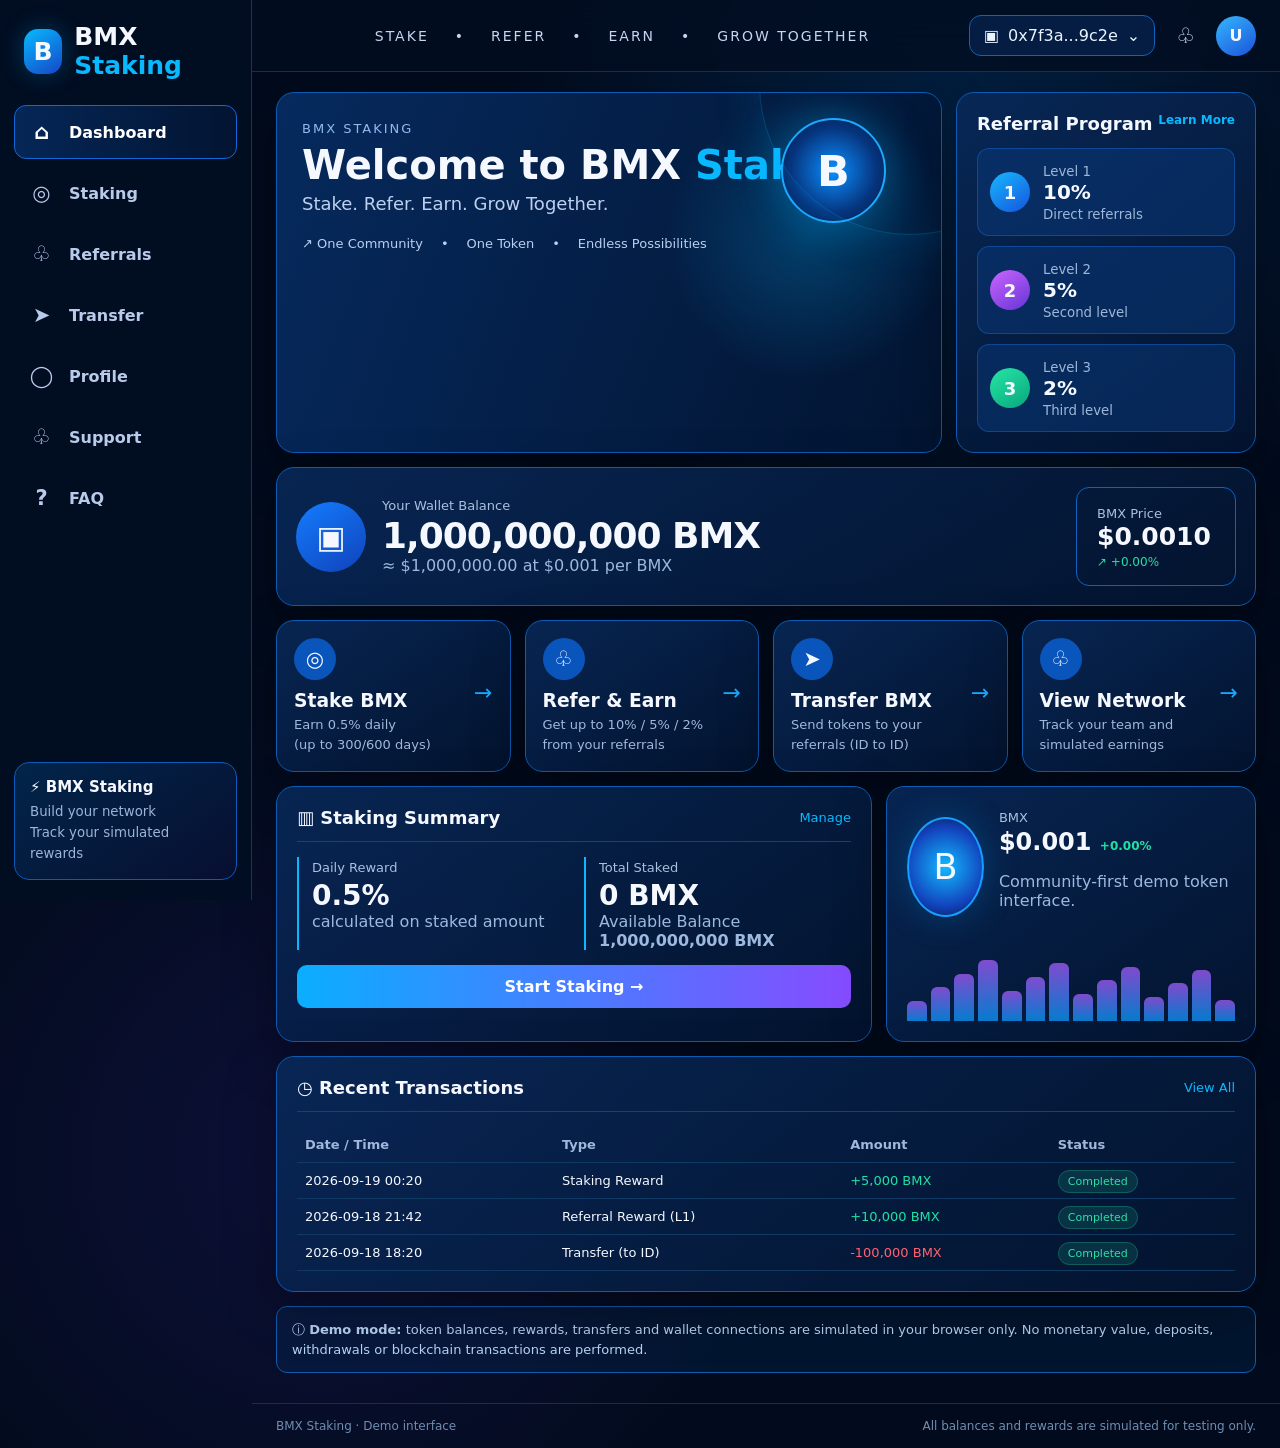
==== commit d76d22eb: "Add files via upload" ====
--- a/index.html
+++ b/index.html
@@ -1,73 +1 @@
-<!doctype html>
-<html lang="en">
-<head>
-<meta charset="utf-8">
-<meta name="viewport" content="width=device-width,initial-scale=1">
-<meta name="description" content="BMX Staking — connect, stake and grow in one professional dashboard.">
-<title>BMX Staking · Welcome</title>
-<link rel="stylesheet" href="styles.css">
-<style>
-.landing{min-height:100vh;overflow:hidden;position:relative}
-.landing:before{content:"";position:absolute;width:620px;height:620px;border-radius:50%;right:-180px;top:-220px;border:1px solid rgba(25,185,255,.12);box-shadow:0 0 140px rgba(25,185,255,.08)}
-.landing:after{content:"";position:absolute;width:420px;height:420px;border-radius:50%;left:-250px;bottom:-250px;background:rgba(124,92,255,.07);filter:blur(30px)}
-.landing-nav{position:relative;z-index:2;max-width:1180px;margin:auto;padding:22px 24px;display:flex;align-items:center;justify-content:space-between}
-.landing-nav .brand{padding:0}.landing-links{display:flex;align-items:center;gap:10px}.landing-links a{padding:10px 15px;border-radius:10px;color:#a9bdd6;font-size:13px;font-weight:700}.landing-links a:hover{color:#fff;background:#0b2948}
-.landing-main{position:relative;z-index:1;max-width:1180px;margin:auto;padding:55px 24px 30px;display:grid;grid-template-columns:minmax(0,1.35fr) minmax(340px,.65fr);gap:55px;align-items:center}
-.intro-copy .eyebrow{margin-bottom:12px}.intro-copy h1{font-size:clamp(42px,6vw,72px);line-height:1.02;letter-spacing:-3px;margin:0;max-width:760px}.intro-copy h1 b{color:var(--cyan)}.intro-copy .lead{font-size:18px;line-height:1.6;color:#9fb6d2;max-width:650px;margin:20px 0 0}.landing-actions{display:flex;gap:12px;flex-wrap:wrap;margin-top:30px}.landing-actions .btn{padding:13px 22px}.intro-points{display:grid;grid-template-columns:repeat(3,1fr);gap:12px;margin-top:34px;max-width:700px}.intro-point{padding:15px;border:1px solid #173b60;border-radius:14px;background:rgba(8,27,48,.62)}.intro-point strong{display:block;font-size:14px}.intro-point span{display:block;color:#7892b2;font-size:11px;line-height:1.45;margin-top:4px}
-.welcome-card{position:relative;padding:28px;border:1px solid #1b527e;border-radius:22px;background:linear-gradient(145deg,rgba(12,39,68,.94),rgba(6,20,37,.97));box-shadow:0 25px 80px rgba(0,0,0,.35)}.welcome-card:before{content:"";position:absolute;inset:1px;border-radius:21px;background:radial-gradient(circle at 75% 15%,rgba(25,185,255,.15),transparent 42%);pointer-events:none}.welcome-logo{position:relative;width:82px;height:82px;border-radius:24px;display:grid;place-items:center;font-size:40px;font-weight:900;background:linear-gradient(145deg,#20c7ff,#2461ed);box-shadow:0 18px 45px rgba(25,185,255,.22);margin-bottom:22px}.welcome-card h2{position:relative;margin:0;font-size:25px}.welcome-card p{position:relative;color:#8fa8c5;font-size:13px;line-height:1.55}.auth-buttons{position:relative;display:grid;gap:10px;margin-top:22px}.auth-buttons a{display:flex;align-items:center;justify-content:center;padding:13px;border-radius:11px;font-weight:800}.auth-primary{background:linear-gradient(100deg,#12aef0,#4c65f2)}.auth-secondary{border:1px solid #275b8e;background:#0b2848}.welcome-note{position:relative;margin-top:17px;padding-top:15px;border-top:1px solid #173552;color:#7088a6;font-size:10px;line-height:1.5}
-.landing-bottom{position:relative;z-index:1;max-width:1180px;margin:10px auto 0;padding:0 24px 24px}.landing-disclosure{padding:14px 16px;border:1px solid #183d60;border-radius:13px;background:rgba(7,22,40,.7);color:#748ca8;font-size:11px;line-height:1.5}.landing-disclosure strong{color:#a9c5df}
-@media(max-width:820px){.landing-nav{padding:16px}.landing-links a:first-child{display:none}.landing-main{grid-template-columns:1fr;padding:38px 16px 20px;gap:30px}.intro-copy h1{letter-spacing:-2px}.intro-copy .lead{font-size:15px}.intro-points{grid-template-columns:1fr}.welcome-card{max-width:520px}.landing-bottom{padding:0 16px 18px}}
-</style>
-</head>
-<body>
-<div class="landing">
-  <nav class="landing-nav">
-    <a class="brand" href="index.html"><span class="logo">B</span><span><div class="brand-title">BMX <b>Staking</b></div><div class="brand-sub">CONNECT · STAKE · GROW</div></span></a>
-    <div class="landing-links"><a href="#about">About</a><a href="login.html">Sign In</a><a class="btn btn-primary" href="register.html">Sign Up</a></div>
-  </nav>
-
-  <main class="landing-main" id="about">
-    <section class="intro-copy">
-      <div class="eyebrow">BMX STAKING PLATFORM</div>
-      <h1>Connect. <b>Stake.</b><br>Grow your BMX.</h1>
-      <p class="lead">Welcome to BMX Staking — a clean, professional platform for exploring your BMX portfolio, staking activity and referral network from one simple dashboard.</p>
-      <div class="landing-actions">
-        <a class="btn btn-primary" href="register.html">Create Account →</a>
-        <a class="btn" href="login.html">Sign In</a>
-      </div>
-      <div class="intro-points">
-        <div class="intro-point"><strong>📊 Portfolio</strong><span>Track balance and activity in one place.</span></div>
-        <div class="intro-point"><strong>⚡ Staking</strong><span>Explore the staking interface and reward flow.</span></div>
-        <div class="intro-point"><strong>🤝 Referrals</strong><span>View your referral network and activity.</span></div>
-      </div>
-    </section>
-
-    <aside class="welcome-card">
-      <div class="welcome-logo">B</div>
-      <h2>Welcome to BMX Staking</h2>
-      <p>Start by creating an account or signing in to continue to the BMX dashboard.</p>
-      <div class="auth-buttons">
-        <a class="auth-primary" href="register.html">Sign Up</a>
-        <a class="auth-secondary" href="login.html">Sign In</a>
-      </div>
-      <div class="welcome-note">Preview environment · The current website is a front-end prototype. Balances, rewards, transfers and staking records are simulation locally.</div>
-    </aside>
-  </main>
-
-  <div class="landing-bottom"><div class="landing-disclosure"><strong>Preview disclosure:</strong> This version is for interface testing only. It does not connect to a blockchain, process deposits or withdrawals, or create real custodial accounts.</div></div>
-</div>
-
-<div class="preview-disclosure">
-  <strong>Platform Preview</strong>
-  <span>Balances, rewards and transactions shown in this preview are simulated and have no monetary value.</span>
-</div>
-<style>
-.preview-disclosure{position:fixed;left:50%;bottom:16px;transform:translateX(-50%);z-index:9999;
-max-width:min(92vw,760px);padding:10px 16px;border:1px solid rgba(80,190,255,.25);
-border-radius:14px;background:rgba(7,18,36,.88);backdrop-filter:blur(12px);
-box-shadow:0 10px 35px rgba(0,0,0,.25);font:13px/1.4 system-ui,sans-serif;color:#b9c9dc;
-text-align:center}.preview-disclosure strong{color:#67d5ff;margin-right:7px}
-@media(max-width:600px){.preview-disclosure{bottom:10px;padding:9px 12px;font-size:12px}}
-</style>
-</body>
-</html>
+<!doctype html><html><head><meta charset="utf-8"><meta name="viewport" content="width=device-width,initial-scale=1"><meta http-equiv="refresh" content="0; url=dashboard.html"><title>BMX Staking</title></head><body><p>Opening BMX Staking…</p><script>location.replace('dashboard.html')</script></body></html>
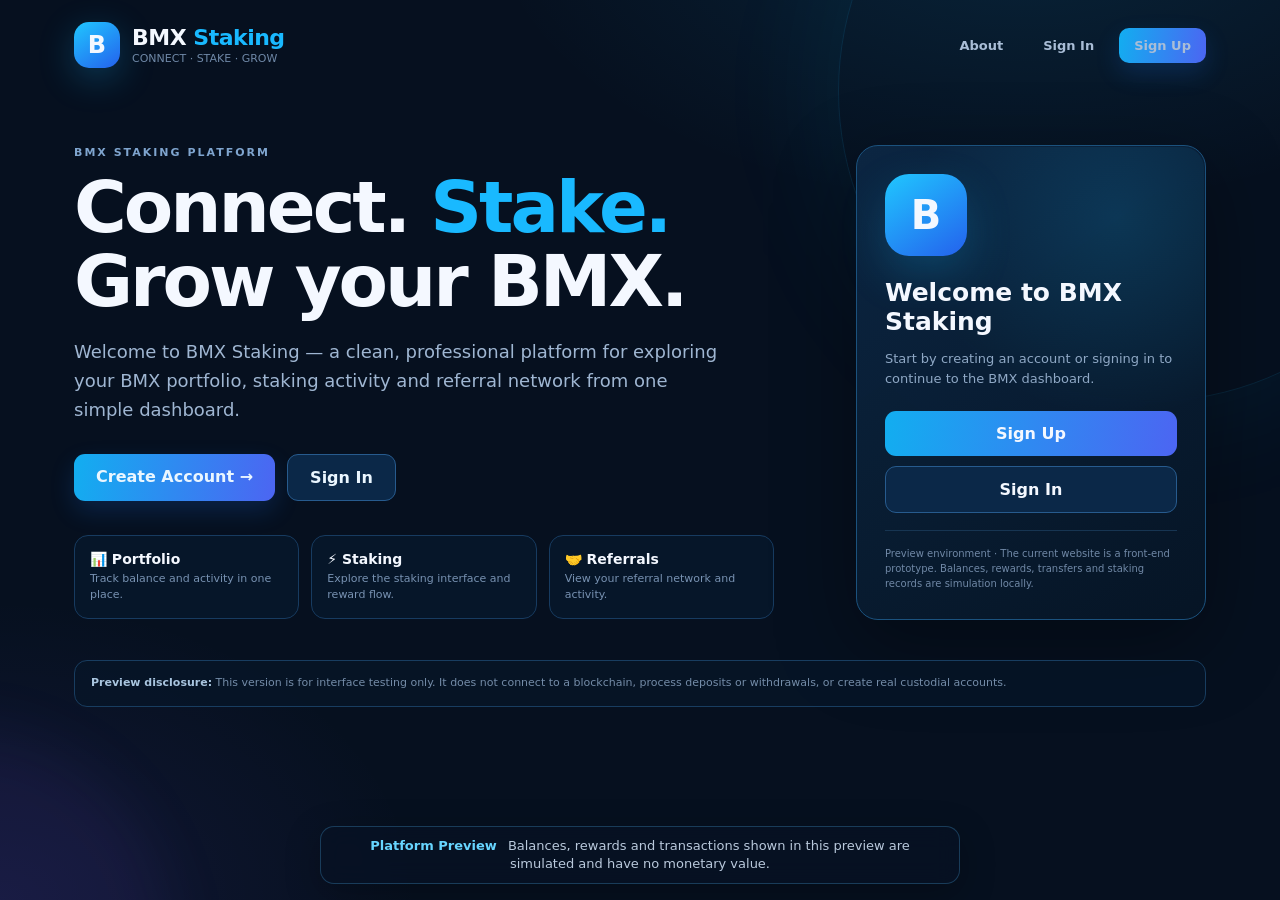
==== commit 7892f440: "Add files via upload" ====
--- a/index.html
+++ b/index.html
@@ -1 +1,82 @@
-<!doctype html><html><head><meta charset="utf-8"><meta name="viewport" content="width=device-width,initial-scale=1"><meta http-equiv="refresh" content="0; url=dashboard.html"><title>BMX Staking</title></head><body><p>Opening BMX Staking…</p><script>location.replace('dashboard.html')</script></body></html>+<!doctype html>
+<html lang="en">
+<head>
+<meta charset="utf-8">
+<meta name="viewport" content="width=device-width,initial-scale=1">
+<meta name="description" content="BMX Staking — connect, stake and grow in one professional dashboard.">
+<title>BMX Staking · Welcome</title>
+<link rel="stylesheet" href="styles.css">
+<style>
+.landing{min-height:100vh;overflow:hidden;position:relative}
+.landing:before{content:"";position:absolute;width:620px;height:620px;border-radius:50%;right:-180px;top:-220px;border:1px solid rgba(25,185,255,.12);box-shadow:0 0 140px rgba(25,185,255,.08)}
+.landing:after{content:"";position:absolute;width:420px;height:420px;border-radius:50%;left:-250px;bottom:-250px;background:rgba(124,92,255,.07);filter:blur(30px)}
+.landing-nav{position:relative;z-index:2;max-width:1180px;margin:auto;padding:22px 24px;display:flex;align-items:center;justify-content:space-between}
+.landing-nav .brand{padding:0}.landing-links{display:flex;align-items:center;gap:10px}.landing-links a{padding:10px 15px;border-radius:10px;color:#a9bdd6;font-size:13px;font-weight:700}.landing-links a:hover{color:#fff;background:#0b2948}
+.landing-main{position:relative;z-index:1;max-width:1180px;margin:auto;padding:55px 24px 30px;display:grid;grid-template-columns:minmax(0,1.35fr) minmax(340px,.65fr);gap:55px;align-items:center}
+.intro-copy .eyebrow{margin-bottom:12px}.intro-copy h1{font-size:clamp(42px,6vw,72px);line-height:1.02;letter-spacing:-3px;margin:0;max-width:760px}.intro-copy h1 b{color:var(--cyan)}.intro-copy .lead{font-size:18px;line-height:1.6;color:#9fb6d2;max-width:650px;margin:20px 0 0}.landing-actions{display:flex;gap:12px;flex-wrap:wrap;margin-top:30px}.landing-actions .btn{padding:13px 22px}.intro-points{display:grid;grid-template-columns:repeat(3,1fr);gap:12px;margin-top:34px;max-width:700px}.intro-point{padding:15px;border:1px solid #173b60;border-radius:14px;background:rgba(8,27,48,.62)}.intro-point strong{display:block;font-size:14px}.intro-point span{display:block;color:#7892b2;font-size:11px;line-height:1.45;margin-top:4px}
+.welcome-card{position:relative;padding:28px;border:1px solid #1b527e;border-radius:22px;background:linear-gradient(145deg,rgba(12,39,68,.94),rgba(6,20,37,.97));box-shadow:0 25px 80px rgba(0,0,0,.35)}.welcome-card:before{content:"";position:absolute;inset:1px;border-radius:21px;background:radial-gradient(circle at 75% 15%,rgba(25,185,255,.15),transparent 42%);pointer-events:none}.welcome-logo{position:relative;width:82px;height:82px;border-radius:24px;display:grid;place-items:center;font-size:40px;font-weight:900;background:linear-gradient(145deg,#20c7ff,#2461ed);box-shadow:0 18px 45px rgba(25,185,255,.22);margin-bottom:22px}.welcome-card h2{position:relative;margin:0;font-size:25px}.welcome-card p{position:relative;color:#8fa8c5;font-size:13px;line-height:1.55}.auth-buttons{position:relative;display:grid;gap:10px;margin-top:22px}.auth-buttons a{display:flex;align-items:center;justify-content:center;padding:13px;border-radius:11px;font-weight:800}.auth-primary{background:linear-gradient(100deg,#12aef0,#4c65f2)}.auth-secondary{border:1px solid #275b8e;background:#0b2848}.welcome-note{position:relative;margin-top:17px;padding-top:15px;border-top:1px solid #173552;color:#7088a6;font-size:10px;line-height:1.5}
+.landing-bottom{position:relative;z-index:1;max-width:1180px;margin:10px auto 0;padding:0 24px 24px}.landing-disclosure{padding:14px 16px;border:1px solid #183d60;border-radius:13px;background:rgba(7,22,40,.7);color:#748ca8;font-size:11px;line-height:1.5}.landing-disclosure strong{color:#a9c5df}
+@media(max-width:820px){.landing-nav{padding:16px}.landing-links a:first-child{display:none}.landing-main{grid-template-columns:1fr;padding:38px 16px 20px;gap:30px}.intro-copy h1{letter-spacing:-2px}.intro-copy .lead{font-size:15px}.intro-points{grid-template-columns:1fr}.welcome-card{max-width:520px}.landing-bottom{padding:0 16px 18px}}
+</style>
+</head>
+<body>
+<div class="landing">
+  <nav class="landing-nav">
+    <a class="brand" href="index.html"><span class="logo">B</span><span><div class="brand-title">BMX <b>Staking</b></div><div class="brand-sub">CONNECT · STAKE · GROW</div></span></a>
+    <div class="landing-links"><a href="#about">About</a><a href="login.html">Sign In</a><a class="btn btn-primary" href="register.html">Sign Up</a></div>
+  </nav>
+
+  <main class="landing-main" id="about">
+    <section class="intro-copy">
+      <div class="eyebrow">BMX STAKING PLATFORM</div>
+      <h1>Connect. <b>Stake.</b><br>Grow your BMX.</h1>
+      <p class="lead">Welcome to BMX Staking — a clean, professional platform for exploring your BMX portfolio, staking activity and referral network from one simple dashboard.</p>
+      <div class="landing-actions">
+        <a class="btn btn-primary" href="register.html">Create Account →</a>
+        <a class="btn" href="login.html">Sign In</a>
+      </div>
+      <div class="intro-points">
+        <div class="intro-point"><strong>📊 Portfolio</strong><span>Track balance and activity in one place.</span></div>
+        <div class="intro-point"><strong>⚡ Staking</strong><span>Explore the staking interface and reward flow.</span></div>
+        <div class="intro-point"><strong>🤝 Referrals</strong><span>View your referral network and activity.</span></div>
+      </div>
+    </section>
+
+    <aside class="welcome-card">
+      <div class="welcome-logo">B</div>
+      <h2>Welcome to BMX Staking</h2>
+      <p>Start by creating an account or signing in to continue to the BMX dashboard.</p>
+      <div class="auth-buttons">
+        <a class="auth-primary" href="register.html">Sign Up</a>
+        <a class="auth-secondary" href="login.html">Sign In</a>
+      </div>
+      <div class="welcome-note">Preview environment · The current website is a front-end prototype. Balances, rewards, transfers and staking records are simulation locally.</div>
+    </aside>
+  </main>
+
+  <div class="landing-bottom"><div class="landing-disclosure"><strong>Preview disclosure:</strong> This version is for interface testing only. It does not connect to a blockchain, process deposits or withdrawals, or create real custodial accounts.</div></div>
+</div>
+
+<div class="preview-disclosure">
+  <strong>Platform Preview</strong>
+  <span>Balances, rewards and transactions shown in this preview are simulated and have no monetary value.</span>
+</div>
+<style>
+.preview-disclosure{position:fixed;left:50%;bottom:16px;transform:translateX(-50%);z-index:9999;
+max-width:min(92vw,760px);padding:10px 16px;border:1px solid rgba(80,190,255,.25);
+border-radius:14px;background:rgba(7,18,36,.88);backdrop-filter:blur(12px);
+box-shadow:0 10px 35px rgba(0,0,0,.25);font:13px/1.4 system-ui,sans-serif;color:#b9c9dc;
+text-align:center}.preview-disclosure strong{color:#67d5ff;margin-right:7px}
+@media(max-width:600px){.preview-disclosure{bottom:10px;padding:9px 12px;font-size:12px}}
+</style>
+
+<script>
+document.addEventListener("DOMContentLoaded", function(){
+  const u = window.BMXAuth && BMXAuth.currentUser();
+  if(!u) return;
+  document.querySelectorAll('a[href="login.html"]').forEach(a=>{a.textContent="Dashboard";a.href="dashboard.html";});
+  document.querySelectorAll('a[href="register.html"]').forEach(a=>{a.textContent="Open Dashboard";a.href="dashboard.html";});
+});
+</script>
+</body>
+</html>
--- a/styles.css
+++ b/styles.css
@@ -0,0 +1,140 @@
+:root{
+  --bg:#06101f; --bg2:#091a31; --panel:#0b1d34; --panel2:#102845;
+  --line:#1b3858; --cyan:#19b9ff; --blue:#2878ff; --violet:#7c5cff;
+  --text:#f4f8ff; --muted:#8ea6c5; --good:#27d7a2; --warn:#f6c65b; --danger:#ff6678;
+  --shadow:0 20px 60px rgba(0,0,0,.30); --radius:18px;
+}
+*{box-sizing:border-box}
+html{scroll-behavior:smooth}
+body{margin:0;min-height:100vh;font-family:Inter,ui-sans-serif,system-ui,-apple-system,Segoe UI,Roboto,Arial,sans-serif;color:var(--text);
+background:
+radial-gradient(900px 500px at 80% -10%,rgba(25,185,255,.12),transparent 60%),
+radial-gradient(700px 500px at 0% 100%,rgba(124,92,255,.10),transparent 60%),var(--bg)}
+a{color:inherit;text-decoration:none} button,input,select,textarea{font:inherit} button{cursor:pointer}
+.app{min-height:100vh;display:flex}
+.sidebar{position:fixed;left:0;top:0;bottom:0;width:250px;padding:20px 14px;background:rgba(4,14,28,.94);border-right:1px solid var(--line);z-index:50;display:flex;flex-direction:column}
+.brand{display:flex;align-items:center;gap:12px;padding:4px 10px 25px}
+.logo{width:46px;height:46px;border-radius:15px;display:grid;place-items:center;font-size:24px;font-weight:900;
+background:linear-gradient(145deg,#20c7ff,#2461ed);box-shadow:0 10px 35px rgba(25,185,255,.25)}
+.brand-title{font-size:22px;font-weight:850;letter-spacing:-.5px}.brand-title b{color:var(--cyan)}
+.brand-sub{font-size:11px;color:#6f88a7;margin-top:2px}
+.nav{display:grid;gap:5px}.nav a{display:flex;align-items:center;gap:12px;padding:12px 13px;border:1px solid transparent;border-radius:12px;color:#9db2cd;font-weight:650;transition:.2s}
+.nav a:hover,.nav a.active{color:#fff;background:linear-gradient(90deg,rgba(40,120,255,.20),rgba(25,185,255,.05));border-color:#1d5a93}
+.nav .ico{width:25px;text-align:center;font-size:17px}
+.sidebar-note{margin-top:auto;padding:14px;border:1px solid #1b456e;background:linear-gradient(145deg,rgba(25,185,255,.10),rgba(124,92,255,.07));border-radius:14px}
+.sidebar-note strong{font-size:13px}.sidebar-note p{margin:5px 0 0;color:var(--muted);font-size:11px;line-height:1.5}
+.main{margin-left:250px;width:calc(100% - 250px);min-height:100vh}
+.topbar{height:72px;position:sticky;top:0;z-index:40;display:flex;align-items:center;justify-content:space-between;padding:0 26px;background:rgba(5,15,29,.82);border-bottom:1px solid var(--line);backdrop-filter:blur(18px)}
+.topbar-left,.topbar-right{display:flex;align-items:center;gap:12px}.topbar-links{display:flex;gap:22px;color:#91a8c4;font-size:12px;letter-spacing:1.4px;font-weight:700}.topbar-links a:hover{color:#fff}
+.menu{display:none}.wallet-btn{display:flex;align-items:center;gap:8px;padding:9px 13px;border-radius:12px;color:#e9f5ff;background:#0a203c;border:1px solid #245886}
+.wallet-dot{width:8px;height:8px;border-radius:50%;background:var(--good);box-shadow:0 0 10px rgba(39,215,162,.7)}
+.avatar{width:38px;height:38px;border-radius:50%;display:grid;place-items:center;font-weight:800;background:linear-gradient(145deg,#2abfff,#3c55dc)}
+.content{max-width:1500px;margin:auto;padding:24px}
+.grid{display:grid;gap:16px}
+.hero{grid-template-columns:minmax(0,1.8fr) minmax(320px,.8fr)}
+.hero-card,.card{position:relative;overflow:hidden;border:1px solid #173b60;border-radius:var(--radius);background:linear-gradient(145deg,rgba(12,34,61,.96),rgba(7,22,40,.96));box-shadow:var(--shadow)}
+.hero-card{min-height:245px;padding:30px;background:
+radial-gradient(circle at 82% 40%,rgba(25,185,255,.16),transparent 27%),
+linear-gradient(135deg,#0b2b4d,#071b32 70%)}
+.hero-card:before{content:"";position:absolute;width:360px;height:360px;border-radius:50%;right:-150px;top:-175px;border:1px solid rgba(25,185,255,.18);box-shadow:0 0 80px rgba(25,185,255,.08)}
+.eyebrow{font-size:11px;text-transform:uppercase;letter-spacing:2px;color:#7fa5cf;font-weight:800}
+.hero-card h1{font-size:42px;line-height:1.08;letter-spacing:-1.5px;margin:9px 0 8px;max-width:650px}.hero-card h1 b{color:var(--cyan)}
+.hero-card p{font-size:17px;color:#b3c8e2;margin:0;max-width:560px}.hero-actions{display:flex;gap:10px;margin-top:25px;flex-wrap:wrap}
+.btn{border:1px solid #275b8e;background:#0b2848;color:#eaf6ff;padding:11px 17px;border-radius:11px;font-weight:750}.btn:hover{border-color:#2abfff}.btn-primary{border:0;background:linear-gradient(100deg,#12aef0,#4c65f2);box-shadow:0 10px 25px rgba(25,120,255,.18)}
+.hero-orb{position:absolute;right:58px;top:54px;width:125px;height:125px;border-radius:50%;display:grid;place-items:center;font-size:45px;font-weight:900;
+background:radial-gradient(circle at 35% 30%,#1cc8ff,#2054d6 63%,#081b4a);border:2px solid #39c5ff;box-shadow:0 0 60px rgba(25,185,255,.25)}
+.network-card{padding:20px}.network-card h3{margin:0 0 14px;font-size:16px}.level{display:flex;align-items:center;gap:12px;padding:11px 0;border-bottom:1px solid #173552}.level:last-child{border-bottom:0}.level-badge{width:34px;height:34px;border-radius:10px;display:grid;place-items:center;background:#123d70;font-size:12px;font-weight:800;color:#cde8ff}.level b{font-size:19px}.level small{display:block;color:var(--muted);font-size:11px}
+.balance{margin-top:16px;padding:22px;display:flex;justify-content:space-between;align-items:center;gap:20px}
+.balance-main{display:flex;align-items:center;gap:15px}.coin{width:62px;height:62px;border-radius:18px;display:grid;place-items:center;background:linear-gradient(145deg,#19b9ff,#2d54dc);font-weight:900;font-size:26px;box-shadow:0 10px 35px rgba(25,185,255,.18)}
+.label{font-size:12px;color:#91a9c6}.balance-amount{font-size:32px;font-weight:850;letter-spacing:-1px;margin-top:2px}.muted{color:var(--muted)}.mini-price{min-width:165px;padding:13px 15px;border:1px solid #1c466e;border-radius:12px;background:#091d35}.mini-price strong{display:block;font-size:23px;margin-top:2px}.positive{color:var(--good)}
+.kpis{grid-template-columns:repeat(4,1fr);margin-top:16px}.kpi{padding:18px}.kpi-top{display:flex;justify-content:space-between;align-items:center}.kpi-icon{width:34px;height:34px;border-radius:10px;display:grid;place-items:center;background:#123b6d;color:#bcecff}.kpi strong{display:block;font-size:23px;margin-top:10px}.kpi small{color:var(--muted)}
+.action-grid{grid-template-columns:repeat(4,1fr);margin-top:16px}.action{padding:19px;min-height:145px;transition:.2s}.action:hover{transform:translateY(-2px);border-color:#287ec0}.action-icon{width:42px;height:42px;border-radius:12px;display:grid;place-items:center;background:#103d71;color:#bceeff;font-size:19px}.action h3{margin:13px 0 5px}.action p{margin:0;color:var(--muted);font-size:12px;line-height:1.5}.action-arrow{position:absolute;right:17px;top:17px;color:#40c8ff;font-size:19px}
+.two-col{grid-template-columns:1.4fr .9fr;margin-top:16px}.pad{padding:20px}.section-head{display:flex;justify-content:space-between;align-items:center;padding-bottom:13px;border-bottom:1px solid #173552;margin-bottom:14px}.section-head h2{font-size:16px;margin:0}.section-head a{color:#44c7ff;font-size:12px}
+.stats{display:grid;grid-template-columns:1fr 1fr;gap:20px}.stat{border-left:2px solid var(--cyan);padding-left:12px}.stat strong{display:block;font-size:26px;margin-top:3px}.stat small{color:var(--muted);font-size:11px}
+.progress{height:8px;border-radius:10px;background:#0a2037;overflow:hidden;margin:15px 0 8px}.progress i{display:block;height:100%;width:28%;border-radius:inherit;background:linear-gradient(90deg,#12b4f4,#765cff)}
+.chart{height:110px;display:flex;align-items:flex-end;gap:5px;padding-top:15px}.chart i{display:block;flex:1;border-radius:5px 5px 2px 2px;background:linear-gradient(180deg,#37c8ff,#415fe7);opacity:.72}
+.table-wrap{overflow:auto}.table{width:100%;border-collapse:collapse;font-size:12px}.table th,.table td{text-align:left;padding:11px 8px;border-bottom:1px solid #163650;white-space:nowrap}.table th{color:#7f99b8;font-weight:700}.pill{display:inline-flex;padding:4px 8px;border-radius:20px;background:rgba(39,215,162,.10);border:1px solid rgba(39,215,162,.2);color:#39dca9;font-size:10px;font-weight:750}
+.page-head{display:flex;justify-content:space-between;align-items:flex-end;gap:20px;margin-bottom:18px}.page-head h1{font-size:29px;margin:0 0 5px}.page-head p{margin:0;color:var(--muted);font-size:13px}
+.form-card{padding:22px;max-width:760px}.field{margin-bottom:15px}.field label{display:block;font-size:12px;color:#a8bdd6;margin-bottom:7px}.field input,.field select,.field textarea{width:100%;padding:12px 13px;border-radius:10px;border:1px solid #1d4c77;background:#071a30;color:#fff;outline:none}.field input:focus,.field select:focus,.field textarea:focus{border-color:#2bbcff;box-shadow:0 0 0 3px rgba(43,188,255,.08)}
+.input-row{display:flex;gap:8px}.input-row input{flex:1}.max{border:1px solid #225a89;background:#0b2b4b;color:#bfeaff;border-radius:9px;padding:0 13px}
+.notice{padding:13px 15px;border:1px solid #22517c;border-radius:12px;background:rgba(25,185,255,.055);color:#a9c1dd;font-size:12px;line-height:1.55}.notice strong{color:#dcecff}
+.ref-box{display:grid;grid-template-columns:1fr 1fr;gap:14px}.ref-stat{padding:16px;border:1px solid #193f63;border-radius:13px;background:#081c33}.ref-stat strong{display:block;font-size:25px;margin-top:5px}
+.ref-link{display:flex;gap:8px}.ref-link input{flex:1}.copy{padding:0 14px;border-radius:10px;border:1px solid #205987;background:#0b2c4d;color:#fff}
+.footer{padding:18px 24px;border-top:1px solid var(--line);display:flex;justify-content:space-between;gap:15px;color:#657f9d;font-size:10px}
+.toast{position:fixed;right:20px;bottom:20px;z-index:100;padding:12px 15px;border-radius:11px;background:#0c2949;border:1px solid #2b75aa;box-shadow:var(--shadow);opacity:0;transform:translateY(12px);transition:.25s;font-size:12px}.toast.show{opacity:1;transform:none}
+.modal{position:fixed;inset:0;background:rgba(1,7,16,.74);backdrop-filter:blur(10px);display:none;place-items:center;z-index:90}.modal.open{display:grid}.modal-card{width:min(450px,92vw);padding:24px;border-radius:18px;background:#081d35;border:1px solid #245a86;box-shadow:var(--shadow)}.modal-card h2{margin:0 0 5px}.modal-card p{font-size:12px}.wallet-option{width:100%;padding:13px;text-align:left;border-radius:11px;border:1px solid #1e4f79;background:#0b2948;color:#fff;margin-top:8px}.wallet-option:hover{border-color:#2cbcff}
+.preview-badge{display:inline-flex;align-items:center;gap:6px;padding:5px 8px;border:1px solid rgba(246,198,91,.3);border-radius:20px;color:#f6ce70;background:rgba(246,198,91,.06);font-size:10px;font-weight:800}
+.mobile-brand{display:none;font-weight:850}.mobile-brand b{color:var(--cyan)}
+@media(max-width:1100px){
+ .sidebar{width:270px;transform:translateX(-100%);transition:.25s}
+ .sidebar.open{transform:none}
+ .main{margin-left:0;width:100%}
+ .menu{display:block;border:0;background:transparent;color:#dcecff;font-size:22px}
+ .topbar-links{display:none}
+ .mobile-brand{display:block;font-weight:850}.mobile-brand b{color:var(--cyan)}
+ .avatar{display:none}
+ .hero{grid-template-columns:1fr}
+ .network-card{display:block}
+ .kpis{grid-template-columns:repeat(2,1fr)}
+ .action-grid{grid-template-columns:repeat(2,1fr)}
+ .two-col{grid-template-columns:1fr}
+ .hero-card h1{font-size:38px}
+}
+@media(max-width:700px){
+ .topbar{height:64px;padding:0 13px}
+ .wallet-btn{font-size:11px;padding:8px 10px}
+ .content{padding:14px}
+ .hero-card{min-height:240px;padding:21px}
+ .hero-card h1{font-size:31px;max-width:78%}
+ .hero-card p{font-size:14px;max-width:78%}
+ .hero-orb{width:82px;height:82px;right:16px;top:105px;font-size:29px}
+ .balance{align-items:flex-start;flex-direction:column}
+ .balance-amount{font-size:26px}
+ .mini-price{width:100%}
+ .kpis,.action-grid,.two-col{grid-template-columns:1fr}
+ .stats{grid-template-columns:1fr}
+ .page-head{align-items:flex-start;flex-direction:column}
+ .footer{flex-direction:column}
+}
+
+.logout-top{
+  border:1px solid #2a5f8d;
+  background:#0a2039;
+  color:#dcecff;
+  border-radius:10px;
+  padding:9px 13px;
+  font-size:12px;
+  font-weight:750;
+  cursor:pointer;
+  white-space:nowrap;
+}
+.logout-top:hover{border-color:#2abfff;background:#0d2b4b}
+@media(max-width:700px){
+  .logout-top{padding:8px 10px;font-size:11px}
+}
+
+.bmx-status-toast{
+  position:fixed;
+  top:18px;
+  right:18px;
+  z-index:99999;
+  max-width:min(360px, calc(100vw - 36px));
+  padding:13px 17px;
+  border:1px solid #2b78a8;
+  border-radius:12px;
+  background:#0a2038;
+  color:#eef8ff;
+  box-shadow:0 12px 35px rgba(0,0,0,.38);
+  font-size:14px;
+  font-weight:700;
+  opacity:0;
+  transform:translateY(-12px);
+  pointer-events:none;
+  transition:opacity .2s ease, transform .2s ease;
+}
+.bmx-status-toast.show{opacity:1;transform:translateY(0)}
+.bmx-status-toast.success{border-color:#1fc89a}
+.bmx-status-toast.error{border-color:#ff6b78}
+@media(max-width:700px){
+  .bmx-status-toast{top:12px;right:12px;left:12px;max-width:none;text-align:center}
+}
